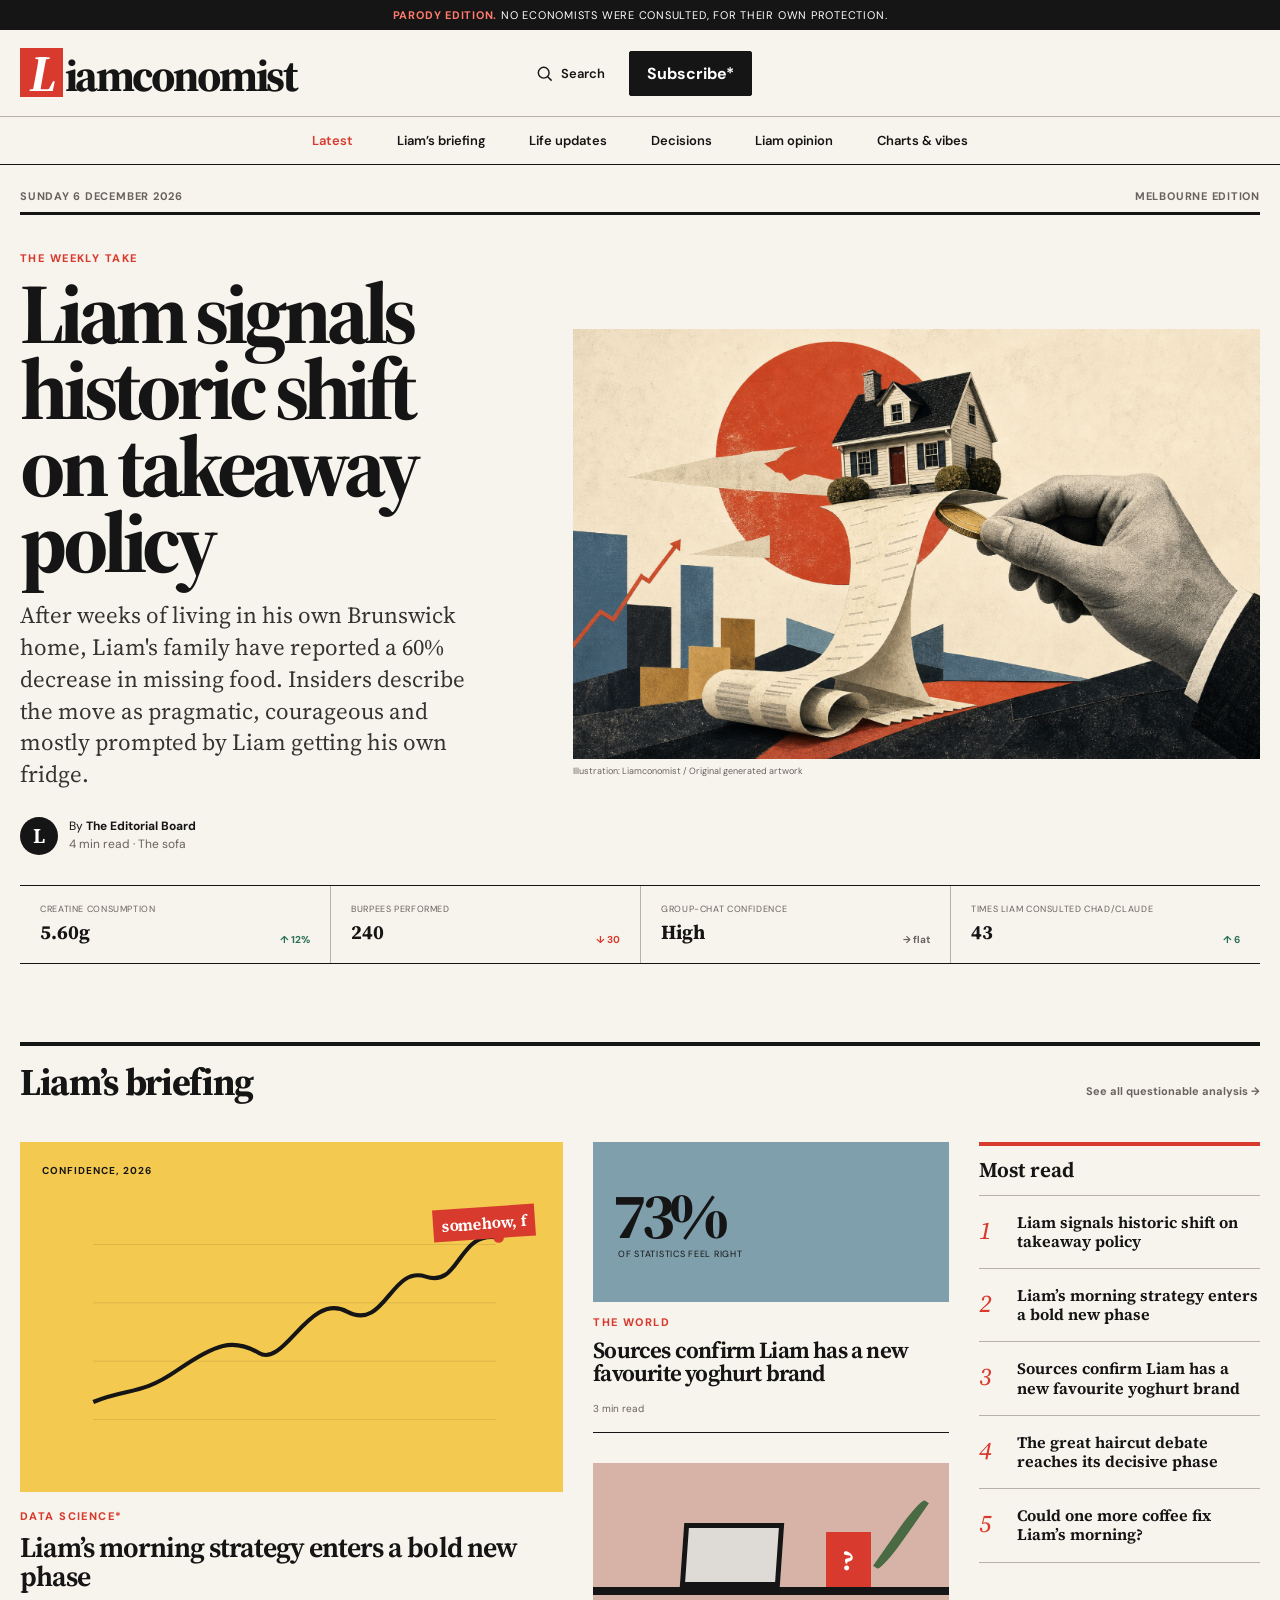
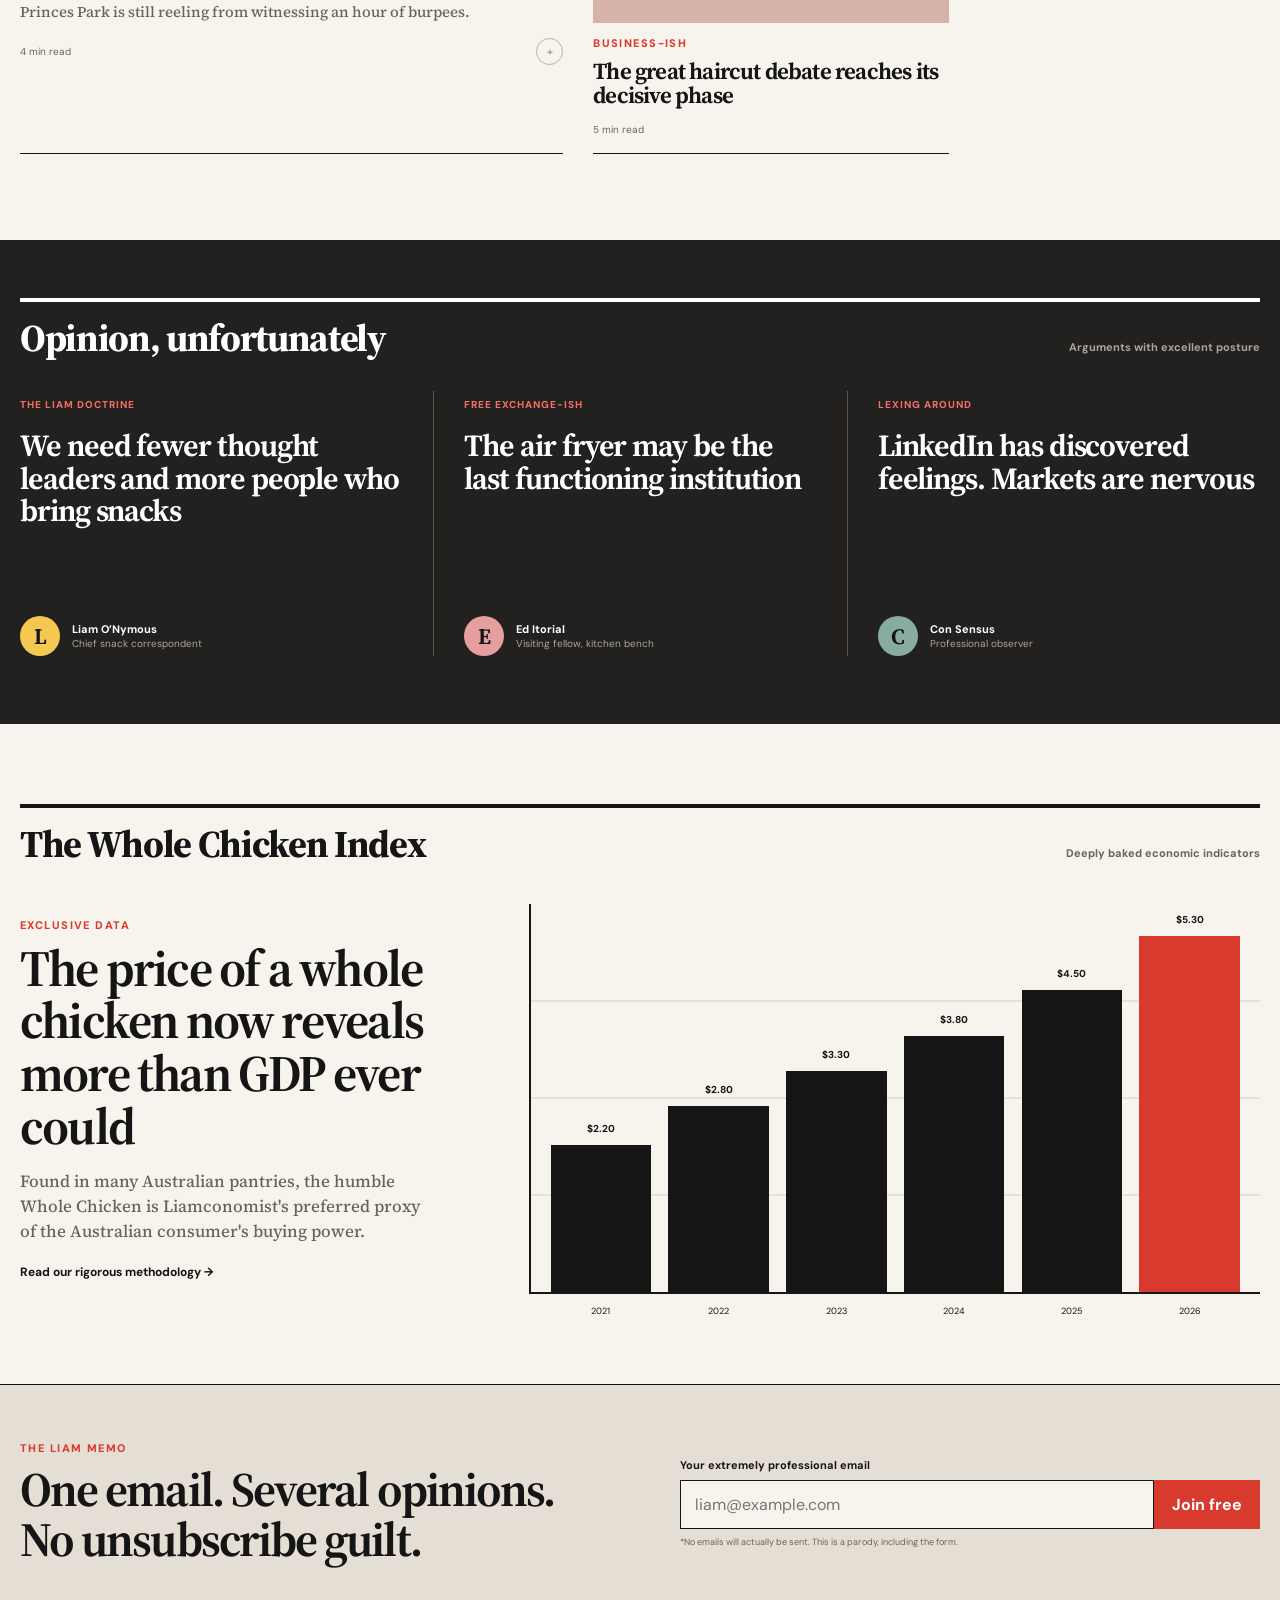
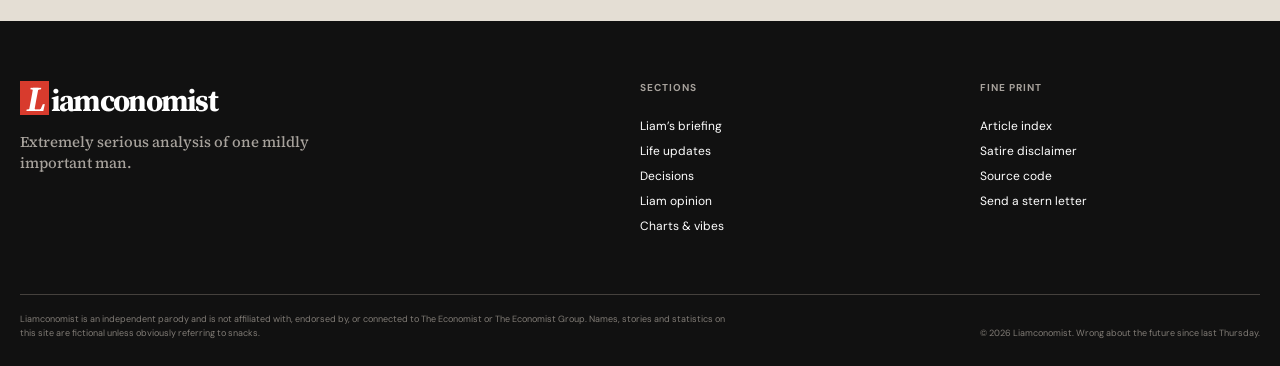
==== index.html @ 5caefde8 "update site" ====
<!doctype html>
<html lang="en">
  <head>
    <meta charset="UTF-8" />
    <meta name="viewport" content="width=device-width, initial-scale=1.0" />
    <meta
      name="description"
      content="Liamconomist — breaking news and extremely serious analysis of Liam's latest decisions. An independent parody publication."
    />
    <meta name="theme-color" content="#f7f3ed" />
    <meta property="og:title" content="Liamconomist" />
    <meta
      property="og:description"
      content="Extremely serious analysis of one mildly important man."
    />
    <meta property="og:type" content="website" />
    <title>Liamconomist | Go beyond the curls</title>
    <link rel="preconnect" href="https://fonts.googleapis.com" />
    <link rel="preconnect" href="https://fonts.gstatic.com" crossorigin />
    <link
      href="https://fonts.googleapis.com/css2?family=DM+Sans:wght@400;500;600;700&amp;family=Libre+Franklin:wght@600;700&amp;family=Source+Serif+4:opsz,wght@8..60,500;8..60,650;8..60,750&amp;display=swap"
      rel="stylesheet"
    />
    <link rel="stylesheet" href="styles.css" />
    <script defer src="content/articles.js"></script>
    <script defer src="script.js"></script>
  </head>
  <body>
    <a class="skip-link" href="#main">Skip to stories</a>

    <div class="satire-bar">
      <p><strong>Parody edition.</strong> No economists were consulted, for their own protection.</p>
    </div>

    <header class="site-header">
      <div class="header-actions shell">
        <button class="icon-button menu-button" type="button" aria-expanded="false" aria-controls="site-nav">
          <span class="sr-only">Open menu</span>
          <span aria-hidden="true"></span><span aria-hidden="true"></span><span aria-hidden="true"></span>
        </button>

        <a class="masthead" href="#top" aria-label="Liamconomist home">
          <span>L</span>iamconomist
        </a>

        <div class="header-utilities">
          <button class="search-button" type="button" data-open-search>
            <svg viewBox="0 0 24 24" aria-hidden="true">
              <circle cx="11" cy="11" r="6.8"></circle>
              <path d="m16 16 5 5"></path>
            </svg>
            <span>Search</span>
          </button>
          <button class="button button--dark" type="button" data-open-subscribe>Subscribe*</button>
        </div>
      </div>

      <nav class="section-nav" id="site-nav" aria-label="Main navigation">
        <div class="shell nav-scroll">
          <a class="active" href="#top">Latest</a>
          <a href="briefing.html">Liam’s briefing</a>
          <a href="category.html?category=life-updates">Life updates</a>
          <a href="category.html?category=decisions">Decisions</a>
          <a href="category.html?category=opinion">Liam opinion</a>
          <a href="category.html?category=charts-vibes">Charts &amp; vibes</a>
        </div>
      </nav>
    </header>

    <main id="main">
      <section class="edition shell" id="top" aria-labelledby="edition-title">
        <div class="edition-meta">
          <p id="edition-date">Thursday, July 2nd 2026</p>
          <p>Melbourne edition</p>
        </div>

        <div class="edition-heading">
          <div>
            <p class="eyebrow">The weekly take</p>
            <h1 id="edition-title"><a href="article.html?id=takeaway-policy" data-featured-title>Liam signals historic shift on Friday-night takeaway policy</a></h1>
            <p class="standfirst" data-featured-summary></p>
            <div class="byline-row">
              <span class="author-mark" aria-hidden="true">L</span>
              <p>By <strong data-featured-author>The Editorial Board</strong><br /><span data-featured-meta></span></p>
            </div>
          </div>

          <figure class="hero-art">
            <img
              src="assets/cost-of-living-collage.png"
              data-featured-image
              alt="A paper-cut collage of a tiny house balanced on a giant grocery receipt"
            />
            <figcaption data-featured-caption>Illustration: Liamconomist / Original artwork</figcaption>
          </figure>
        </div>

        <div class="ticker" aria-label="This week's highly scientific indicators">
          <p><span>Creatine consumption</span><strong>5.60g</strong><em class="up">↑ 12%</em></p>
          <p><span>Burpees performed</span><strong>240</strong><em class="down">↓ 30</em></p>
          <p><span>Group-chat confidence</span><strong>High</strong><em class="flat">→ flat</em></p>
          <p><span>Times Liam consulted Chad/Claude</span><strong>43</strong><em class="up">↑ 6</em></p>
        </div>
      </section>

      <section class="story-grid shell" id="briefing" aria-labelledby="briefing-title">
        <div class="section-rule">
          <h2 id="briefing-title">Liam’s briefing</h2>
          <a href="articles.html">See all questionable analysis <span aria-hidden="true">→</span></a>
        </div>

        <article class="lead-card card">
          <div class="lead-card__art chart-art" role="img" aria-label="A line chart rising sharply before wandering off the graph">
            <div class="chart-label">CONFIDENCE, 2026</div>
            <svg viewBox="0 0 800 480" aria-hidden="true">
              <path class="gridline" d="M60 90H750M60 190H750M60 290H750M60 390H750"></path>
              <path class="chart-line" d="M60 360 C120 335 140 350 205 305 S300 250 344 276 S430 170 495 205 S570 125 630 145 S684 65 755 78"></path>
              <circle cx="755" cy="78" r="9"></circle>
            </svg>
            <span class="chart-note">somehow, f</span>
          </div>
          <div class="card-copy">
            <p class="kicker">Data science*</p>
              <h3><a href="article.html?id=weekend-strategy" data-story-title="1">Liam’s weekend strategy enters a bold new phase</a></h3>
            <p data-story-summary="1"></p>
            <div class="story-meta"><span>4 min read</span><button class="save-button" aria-label="Save consumer confidence story">＋</button></div>
          </div>
        </article>

        <div class="stacked-stories">
          <article class="compact-card card" id="world">
            <div class="number-art" aria-hidden="true"><span>73%</span><small>of statistics feel right</small></div>
            <div class="card-copy">
              <p class="kicker">The world</p>
              <h3><a href="article.html?id=yoghurt-ranking" data-story-title="2">Sources confirm Liam has a new favourite yoghurt brand</a></h3>
              <p class="story-meta"><span>3 min read</span></p>
            </div>
          </article>

          <article class="compact-card card" id="business">
            <div class="mini-illustration desk-art" aria-hidden="true">
              <span class="laptop"></span><span class="mug">?</span><span class="plant"></span>
            </div>
            <div class="card-copy">
              <p class="kicker">Business-ish</p>
              <h3><a href="article.html?id=haircut-debate" data-story-title="3">The great haircut debate reaches its decisive phase</a></h3>
              <p class="story-meta"><span>5 min read</span></p>
            </div>
          </article>
        </div>

        <aside class="most-read" aria-labelledby="most-read-title">
          <h2 id="most-read-title">Most read</h2>
          <ol>
            <li><span>1</span><a href="article.html?id=coffee-doctrine" data-most-read="0">Could one more coffee fix Liam’s morning?</a></li>
            <li><span>2</span><a href="article.html?id=takeaway-policy" data-most-read="1">Takeaway policy changes</a></li>
            <li><span>3</span><a href="article.html?id=weekend-strategy" data-most-read="2">The weekend strategy</a></li>
            <li><span>4</span><a href="article.html?id=yoghurt-ranking" data-most-read="3">The yoghurt ranking</a></li>
            <li><span>5</span><a href="article.html?id=haircut-debate" data-most-read="4">The haircut debate</a></li>
          </ol>
        </aside>
      </section>

      <section class="opinion-band" id="culture" aria-labelledby="opinion-title">
        <div class="shell">
          <div class="section-rule section-rule--light">
            <h2 id="opinion-title">Opinion, unfortunately</h2>
            <span>Arguments with excellent posture</span>
          </div>
          <div class="opinion-grid">
            <article>
              <p class="columnist">The Liam doctrine</p>
              <h3><a href="article.html?id=weekend-strategy">We need fewer thought leaders and more people who bring snacks</a></h3>
              <div class="columnist-row"><span class="avatar avatar--one">L</span><p><strong>Liam O’Nymous</strong><br />Chief snack correspondent</p></div>
            </article>
            <article>
              <p class="columnist">Free exchange-ish</p>
              <h3><a href="article.html?id=takeaway-policy">The air fryer may be the last functioning institution</a></h3>
              <div class="columnist-row"><span class="avatar avatar--two">E</span><p><strong>Ed Itorial</strong><br />Visiting fellow, kitchen bench</p></div>
            </article>
            <article>
              <p class="columnist">Lexing around</p>
              <h3><a href="article.html?id=haircut-debate">LinkedIn has discovered feelings. Markets are nervous</a></h3>
              <div class="columnist-row"><span class="avatar avatar--three">C</span><p><strong>Con Sensus</strong><br />Professional observer</p></div>
            </article>
          </div>
        </div>
      </section>

      <section class="data-section shell" id="charts" aria-labelledby="chart-title">
        <div class="section-rule">
          <h2 id="chart-title">The Whole Chicken Index</h2>
          <span>Deeply baked economic indicators</span>
        </div>
        <div class="data-layout">
          <div class="data-copy">
            <p class="eyebrow">Exclusive data</p>
            <h3>The price of a whole chicken now reveals more than GDP ever could</h3>
            <p>
              Found in many Australian pantries, the humble Whole Chicken is Liamconomist's preferred proxy of the Australian consumer's buying power.
            </p>
            <a class="text-link" href="article.html?id=bone-broth">Read our rigorous methodology →</a>
          </div>
          <div class="bar-chart" role="img" aria-label="Lamington prices rising from 2021 to 2026">
            <div class="bar" style="--value: 38%"><span>$2.20</span><small>2021</small></div>
            <div class="bar" style="--value: 48%"><span>$2.80</span><small>2022</small></div>
            <div class="bar" style="--value: 57%"><span>$3.30</span><small>2023</small></div>
            <div class="bar" style="--value: 66%"><span>$3.80</span><small>2024</small></div>
            <div class="bar" style="--value: 78%"><span>$4.50</span><small>2025</small></div>
            <div class="bar bar--hot" style="--value: 92%"><span>$5.30</span><small>2026</small></div>
          </div>
        </div>
      </section>

      <section class="newsletter">
        <div class="newsletter__inner shell">
          <div>
            <p class="eyebrow">The Liam memo</p>
            <h2>One email. Several opinions.<br />No unsubscribe guilt.</h2>
          </div>
          <form class="newsletter-form" id="newsletter-form">
            <label for="email">Your extremely professional email</label>
            <div>
              <input id="email" name="email" type="email" autocomplete="email" placeholder="liam@example.com" required />
              <button class="button button--red" type="submit">Join free</button>
            </div>
            <p>*No emails will actually be sent. This is a parody, including the form.</p>
          </form>
        </div>
      </section>
    </main>

    <footer class="site-footer">
      <div class="shell footer-grid">
        <div>
          <a class="masthead masthead--footer" href="#top"><span>L</span>iamconomist</a>
          <p>Extremely serious analysis of one mildly important man.</p>
        </div>
        <div>
          <h2>Sections</h2>
          <a href="briefing.html">Liam’s briefing</a><a href="category.html?category=life-updates">Life updates</a><a href="category.html?category=decisions">Decisions</a><a href="category.html?category=opinion">Liam opinion</a><a href="category.html?category=charts-vibes">Charts &amp; vibes</a>
        </div>
        <div>
          <h2>Fine print</h2>
          <a href="articles.html">Article index</a><a href="#disclaimer">Satire disclaimer</a><a href="https://github.com/" rel="noreferrer">Source code</a><a href="mailto:editor@liamconomist.example">Send a stern letter</a>
        </div>
      </div>
      <div class="legal shell" id="disclaimer">
        <p>
          Liamconomist is an independent parody and is not affiliated with, endorsed by, or connected to
          The Economist or The Economist Group. Names, stories and statistics on this site are fictional
          unless obviously referring to snacks.
        </p>
        <p>© <span id="year">2026</span> Liamconomist. Wrong about the future since last Thursday.</p>
      </div>
    </footer>

    <dialog class="modal" id="subscribe-modal">
      <button class="modal__close" type="button" aria-label="Close subscription modal">×</button>
      <p class="eyebrow">A financially reckless offer</p>
      <h2>Subscribe for $0.00</h2>
      <p>Get full access to every article we have not written yet.</p>
      <button class="button button--red button--wide" type="button" data-fake-subscribe>Begin free eternity</button>
      <small>*Recurring annually at the exact same price.</small>
    </dialog>

    <dialog class="search-modal" id="search-modal">
      <form method="dialog" class="search-modal__bar">
        <label for="search-input">Search Liamconomist</label>
        <div>
          <input id="search-input" type="search" placeholder="Try “housing”, “coffee” or “vibes”" />
          <button type="button" class="modal__close" aria-label="Close search">×</button>
        </div>
      </form>
      <div class="search-results" id="search-results" aria-live="polite">
        <p>Popular searches: housing, coffee, vibes, lamington</p>
      </div>
    </dialog>

    <div class="toast" role="status" aria-live="polite" aria-atomic="true"></div>
  </body>
</html>
---- styles.css ----
:root {
  --paper: #f7f3ed;
  --ink: #151515;
  --muted: #68635d;
  --line: #b8b1a8;
  --red: #d83b2d;
  --red-dark: #b82d22;
  --yellow: #f3c950;
  --blue: #7f9fad;
  --serif: "Source Serif 4", Georgia, serif;
  --sans: "DM Sans", Arial, sans-serif;
  --display: "Libre Franklin", Arial, sans-serif;
  --shell: min(1240px, calc(100% - 40px));
}

* { box-sizing: border-box; }
html { scroll-behavior: smooth; }
body { margin: 0; color: var(--ink); background: var(--paper); font-family: var(--sans); }
body.modal-open { overflow: hidden; }
a { color: inherit; text-decoration-color: transparent; text-underline-offset: .18em; transition: color .18s ease, text-decoration-color .18s ease; }
a:hover { color: var(--red); text-decoration-color: currentColor; }
button, input { font: inherit; }
button { color: inherit; }
.shell { width: var(--shell); margin-inline: auto; }
.sr-only { position: absolute; width: 1px; height: 1px; padding: 0; margin: -1px; overflow: hidden; clip: rect(0,0,0,0); white-space: nowrap; border: 0; }
.skip-link { position: fixed; top: 8px; left: 8px; z-index: 100; padding: 12px 16px; background: white; transform: translateY(-150%); }
.skip-link:focus { transform: translateY(0); }

.satire-bar { background: var(--ink); color: white; min-height: 30px; display: grid; place-items: center; padding: 5px 20px; text-align: center; }
.satire-bar p { margin: 0; font-size: 11px; letter-spacing: .07em; text-transform: uppercase; }
.satire-bar strong { color: #ff7a6c; }
.site-header { background: var(--paper); border-bottom: 1px solid var(--ink); position: relative; z-index: 20; }
.header-actions { min-height: 86px; display: grid; grid-template-columns: 1fr auto 1fr; align-items: center; }
.masthead { font-family: var(--serif); font-weight: 750; font-size: clamp(27px, 4vw, 45px); letter-spacing: -.055em; line-height: 1; text-decoration: none; }
.masthead:hover { color: var(--ink); text-decoration: none; }
.masthead span { display: inline-grid; place-items: center; width: .83em; height: .96em; margin-right: .04em; background: var(--red); color: white; font-style: italic; font-size: 1.14em; letter-spacing: -.1em; }
.header-utilities { justify-self: end; display: flex; align-items: center; gap: 18px; }
.search-button { display: flex; gap: 7px; align-items: center; border: 0; background: none; cursor: pointer; font-size: 13px; font-weight: 600; }
.search-button svg { width: 19px; fill: none; stroke: currentColor; stroke-width: 1.8; }
.button { border: 1px solid var(--ink); padding: 11px 17px; border-radius: 2px; font-weight: 700; cursor: pointer; transition: transform .15s, background .15s; }
.button:hover { transform: translateY(-1px); }
.button--dark { background: var(--ink); color: white; }
.button--red { background: var(--red); color: white; border-color: var(--red); }
.button--red:hover { background: var(--red-dark); }
.button--wide { width: 100%; }
.icon-button { display: none; width: 42px; height: 42px; border: 0; background: none; padding: 8px; cursor: pointer; }
.icon-button > span:not(.sr-only) { display: block; height: 2px; background: var(--ink); margin: 5px 0; transition: transform .2s, opacity .2s; }
.section-nav { border-top: 1px solid var(--line); }
.nav-scroll { display: flex; align-items: center; justify-content: center; gap: clamp(22px, 3.4vw, 46px); height: 47px; overflow-x: auto; scrollbar-width: none; }
.nav-scroll a { flex: 0 0 auto; font-size: 13px; font-weight: 600; text-decoration: none; }
.nav-scroll a.active { color: var(--red); }

.edition { padding-top: 24px; }
.edition-meta { display: flex; justify-content: space-between; padding-bottom: 9px; border-bottom: 3px solid var(--ink); color: var(--muted); font-size: 11px; font-weight: 700; text-transform: uppercase; letter-spacing: .07em; }
.edition-meta p { margin: 0; }
.edition-heading { display: grid; grid-template-columns: minmax(0, .9fr) minmax(460px, 1.3fr); gap: clamp(35px, 6vw, 90px); align-items: center; padding: 36px 0 30px; }
.eyebrow, .kicker { margin: 0 0 10px; color: var(--red); font-size: 11px; font-weight: 800; text-transform: uppercase; letter-spacing: .13em; }
h1, h2, h3, p { overflow-wrap: break-word; }
h1 { max-width: 650px; margin: 0 0 20px; font-family: var(--serif); font-size: clamp(50px, 6.7vw, 91px); line-height: .89; letter-spacing: -.06em; font-weight: 750; }
h1 a { text-decoration: none; }
.standfirst { max-width: 640px; margin: 0; font-family: var(--serif); font-size: clamp(18px, 2vw, 23px); line-height: 1.38; color: #35322f; }
.byline-row { display: flex; align-items: center; gap: 11px; margin-top: 26px; }
.byline-row p { margin: 0; font-size: 12px; line-height: 1.45; }
.byline-row p span { color: var(--muted); }
.author-mark { width: 38px; height: 38px; border-radius: 50%; display: grid; place-items: center; color: white; background: var(--ink); font: 650 21px var(--serif); }
.hero-art { margin: 0; min-width: 0; }
.hero-art img { display: block; width: 100%; aspect-ratio: 16/10; object-fit: cover; background: #d8c9bb; filter: saturate(.9) contrast(1.02); }
.hero-art figcaption { margin-top: 6px; font-size: 9px; color: var(--muted); }
.ticker { display: grid; grid-template-columns: repeat(4, 1fr); border: solid var(--ink); border-width: 1px 0; }
.ticker p { margin: 0; padding: 17px 20px; border-left: 1px solid var(--line); display: grid; grid-template-columns: 1fr auto; gap: 3px 12px; font-size: 11px; }
.ticker p:first-child { border-left: 0; }
.ticker span { grid-column: 1/-1; color: var(--muted); text-transform: uppercase; font-size: 9px; letter-spacing: .07em; }
.ticker strong { font-family: var(--serif); font-size: 20px; }
.ticker em { align-self: end; font-style: normal; font-size: 10px; font-weight: 700; }
.ticker .down { color: var(--red); }.ticker .up { color: #287053; }.ticker .flat { color: var(--muted); }

.story-grid { display: grid; grid-template-columns: 1.45fr .95fr .75fr; gap: 30px; padding-top: 78px; padding-bottom: 86px; }
.section-rule { grid-column: 1/-1; border-top: 4px solid var(--ink); display: flex; justify-content: space-between; align-items: baseline; padding-top: 10px; margin-bottom: 4px; }
.section-rule h2 { margin: 0; font: 750 clamp(24px, 3vw, 38px) var(--serif); letter-spacing: -.035em; }
.section-rule > a, .section-rule > span { font-size: 11px; font-weight: 700; color: var(--muted); }
.card { border-bottom: 1px solid var(--ink); }
.card-copy { padding: 17px 0; }
.card h3, .data-copy h3 { margin: 0 0 10px; font: 650 clamp(22px, 2.2vw, 33px)/1.03 var(--serif); letter-spacing: -.035em; }
.card h3 a, .opinion-grid h3 a { text-decoration: none; }
.card-copy > p:not(.kicker):not(.story-meta) { margin: 0; color: var(--muted); font: 500 15px/1.45 var(--serif); }
.story-meta { margin: 16px 0 0; display: flex; justify-content: space-between; align-items: center; font-size: 10px; color: var(--muted); }
.save-button { border: 1px solid var(--line); background: transparent; width: 27px; height: 27px; border-radius: 50%; cursor: pointer; line-height: 1; }
.save-button.saved { background: var(--ink); color: white; }
.lead-card__art { height: 350px; background: var(--yellow); padding: 22px; position: relative; overflow: hidden; }
.chart-label { font-size: 10px; font-weight: 700; letter-spacing: .1em; }
.chart-art svg { position: absolute; inset: 50px 20px 20px; width: calc(100% - 40px); height: calc(100% - 70px); }
.gridline { fill: none; stroke: rgba(0,0,0,.17); stroke-width: 1; }
.chart-line { fill: none; stroke: var(--ink); stroke-width: 7; }
.chart-art circle { fill: var(--red); }
.chart-note { position: absolute; top: 65px; right: 28px; padding: 5px 8px; background: var(--red); color: white; transform: rotate(-4deg); font: 650 16px var(--serif); }
.stacked-stories { display: grid; gap: 30px; }
.compact-card .card-copy { padding-top: 13px; }
.compact-card h3 { font-size: 23px; }
.number-art { height: 160px; background: var(--blue); display: flex; flex-direction: column; justify-content: center; padding: 20px; }
.number-art span { font: 750 65px/1 var(--serif); letter-spacing: -.07em; }
.number-art small { margin-left: 5px; text-transform: uppercase; font-size: 9px; letter-spacing: .08em; }
.mini-illustration { height: 160px; background: #d7b2a7; position: relative; overflow: hidden; }
.desk-art::after { content: ""; position: absolute; left: 0; right: 0; bottom: 28px; height: 8px; background: var(--ink); }
.laptop { position: absolute; width: 100px; height: 64px; left: 25%; bottom: 36px; background: #dedbd6; border: 5px solid var(--ink); transform: skew(-4deg); }
.mug { position: absolute; right: 22%; bottom: 36px; width: 45px; height: 55px; display: grid; place-items: center; background: var(--red); color: white; font: 700 28px var(--serif); }
.plant { position: absolute; right: 12%; top: 30px; width: 10px; height: 83px; border-radius: 50% 0; background: #496a43; transform: rotate(35deg); }
.most-read { border-top: 4px solid var(--red); }
.most-read h2 { margin: 9px 0 0; padding-bottom: 11px; border-bottom: 1px solid var(--line); font: 650 21px var(--serif); }
.most-read ol { list-style: none; margin: 0; padding: 0; }
.most-read li { display: grid; grid-template-columns: 28px 1fr; gap: 10px; padding: 17px 0; border-bottom: 1px solid var(--line); }
.most-read li span { color: var(--red); font: italic 500 25px var(--serif); }
.most-read li a { font: 650 16px/1.2 var(--serif); text-decoration: none; }

.opinion-band { background: #22211f; color: white; padding: 58px 0 68px; }
.section-rule--light { border-color: white; margin-bottom: 27px; }
.section-rule--light > span { color: #aaa59e; }
.opinion-grid { display: grid; grid-template-columns: repeat(3, 1fr); }
.opinion-grid article { min-height: 265px; padding: 7px 30px 0; border-left: 1px solid #5a5651; display: flex; flex-direction: column; }
.opinion-grid article:first-child { padding-left: 0; border-left: 0; }
.opinion-grid article:last-child { padding-right: 0; }
.columnist { margin: 0 0 18px; color: #f56f60; font-size: 10px; font-weight: 800; text-transform: uppercase; letter-spacing: .1em; }
.opinion-grid h3 { margin: 0; font: 650 clamp(23px, 2.4vw, 34px)/1.05 var(--serif); letter-spacing: -.035em; }
.opinion-grid h3 a:hover { color: #ff8275; }
.columnist-row { margin-top: auto; display: flex; align-items: center; gap: 12px; }
.columnist-row p { margin: 0; color: #aaa59e; font-size: 10px; line-height: 1.4; }
.columnist-row strong { color: white; font-size: 11px; }
.avatar { width: 40px; height: 40px; display: grid; place-items: center; border-radius: 50%; font: 650 22px var(--serif); color: var(--ink); }
.avatar--one { background: var(--yellow); }.avatar--two { background: #e69f9f; }.avatar--three { background: #88aca2; }

.data-section { padding-top: 80px; padding-bottom: 90px; }
.data-layout { display: grid; grid-template-columns: .85fr 1.45fr; gap: 80px; align-items: stretch; margin-top: 34px; }
.data-copy { padding-right: 20px; align-self: center; }
.data-copy h3 { font-size: clamp(33px, 4vw, 53px); }
.data-copy > p:not(.eyebrow) { color: var(--muted); font: 500 17px/1.45 var(--serif); }
.text-link { font-size: 12px; font-weight: 700; }
.bar-chart { height: 390px; border: solid var(--ink); border-width: 0 0 2px 2px; display: flex; align-items: end; gap: 2.5%; padding: 0 20px; position: relative; background: linear-gradient(to top, transparent 24.7%, #d8d2cb 25%, transparent 25.3%, transparent 49.7%, #d8d2cb 50%, transparent 50.3%, transparent 74.7%, #d8d2cb 75%, transparent 75.3%); }
.bar { height: var(--value); flex: 1; background: var(--ink); position: relative; min-width: 35px; animation: rise .8s ease both; animation-timeline: view(); animation-range: entry 10% cover 35%; }
.bar--hot { background: var(--red); }
.bar span { position: absolute; left: 50%; transform: translateX(-50%); top: -23px; font-size: 10px; font-weight: 700; }
.bar small { position: absolute; left: 50%; transform: translateX(-50%); bottom: -25px; font-size: 9px; }
@keyframes rise { from { height: 0; } }

.newsletter { background: #e4ded4; border-top: 1px solid var(--ink); padding: 56px 0; }
.newsletter__inner { display: grid; grid-template-columns: 1fr 1fr; gap: 80px; align-items: center; }
.newsletter h2 { margin: 0; font: 650 clamp(31px, 4vw, 48px)/1.04 var(--serif); letter-spacing: -.04em; }
.newsletter-form label { display: block; margin-bottom: 8px; font-size: 11px; font-weight: 700; }
.newsletter-form > div { display: flex; }
.newsletter-form input { min-width: 0; flex: 1; border: 1px solid var(--ink); background: var(--paper); padding: 13px 14px; outline: none; }
.newsletter-form input:focus { box-shadow: inset 0 0 0 2px var(--red); }
.newsletter-form .button { border-radius: 0; }
.newsletter-form p { margin: 7px 0 0; color: var(--muted); font-size: 9px; }

.site-footer { padding: 60px 0 26px; background: #111; color: white; }
.footer-grid { display: grid; grid-template-columns: 2fr 1fr 1fr; gap: 60px; }
.masthead--footer { display: inline-block; font-size: 31px; }
.footer-grid > div:first-child p { max-width: 330px; color: #a7a29c; font: 500 15px var(--serif); }
.footer-grid h2 { margin: 0 0 15px; font-size: 10px; text-transform: uppercase; letter-spacing: .1em; color: #a7a29c; }
.footer-grid > div:not(:first-child) { display: flex; flex-direction: column; gap: 9px; }
.footer-grid a:not(.masthead) { font-size: 12px; text-decoration: none; }
.legal { display: flex; justify-content: space-between; align-items: end; gap: 50px; margin-top: 60px; padding-top: 18px; border-top: 1px solid #45413d; }
.legal p { max-width: 720px; margin: 0; color: #817c76; font-size: 9px; line-height: 1.5; }

.modal, .search-modal { border: 0; padding: 0; color: var(--ink); background: var(--paper); box-shadow: 0 25px 80px rgba(0,0,0,.4); }
.modal::backdrop, .search-modal::backdrop { background: rgba(0,0,0,.72); backdrop-filter: blur(3px); }
.modal { width: min(460px, calc(100% - 32px)); padding: 40px; }
.modal h2 { margin: 0 0 12px; font: 650 42px var(--serif); }
.modal > p:not(.eyebrow) { font: 500 17px var(--serif); }
.modal small { display: block; margin-top: 10px; color: var(--muted); font-size: 9px; }
.modal__close { position: absolute; top: 14px; right: 16px; border: 0; background: none; cursor: pointer; font-size: 30px; line-height: 1; }
.search-modal { width: min(760px, calc(100% - 32px)); min-height: 320px; padding: 32px; margin-top: 12vh; }
.search-modal__bar label { display: block; margin-bottom: 15px; font: 650 25px var(--serif); }
.search-modal__bar > div { position: relative; }
.search-modal input { width: 100%; border: solid var(--ink); border-width: 0 0 2px; background: transparent; padding: 12px 40px 12px 0; font: 500 22px var(--serif); outline: none; }
.search-modal .modal__close { top: 1px; right: 0; }
.search-results { padding-top: 25px; color: var(--muted); font-size: 13px; }
.search-result { display: block; padding: 13px 0; border-top: 1px solid var(--line); text-decoration: none; }
.search-result strong { display: block; color: var(--ink); font: 650 18px var(--serif); }
.toast { position: fixed; left: 50%; bottom: 24px; z-index: 100; max-width: calc(100% - 32px); padding: 12px 18px; background: var(--ink); color: white; font-size: 12px; transform: translate(-50%, 120px); opacity: 0; transition: .25s ease; }
.toast.show { transform: translate(-50%, 0); opacity: 1; }

@media (max-width: 960px) {
  .edition-heading { grid-template-columns: 1fr 1fr; gap: 35px; }
  .story-grid { grid-template-columns: 1.2fr .8fr; }
  .most-read { grid-column: 1/-1; }
  .most-read ol { display: grid; grid-template-columns: 1fr 1fr; column-gap: 30px; }
  .data-layout { gap: 35px; }
}

@media (max-width: 720px) {
  :root { --shell: min(100% - 28px, 600px); }
  .satire-bar p { font-size: 9px; }
  .header-actions { min-height: 69px; grid-template-columns: 42px 1fr auto; }
  .icon-button { display: block; }
  .masthead { justify-self: center; font-size: 28px; }
  .search-button span, .header-utilities .button { display: none; }
  .search-button svg { width: 22px; }
  .section-nav { display: none; position: absolute; width: 100%; background: var(--paper); border-bottom: 1px solid var(--ink); }
  .section-nav.open { display: block; }
  .nav-scroll { height: auto; padding: 15px 14px 22px; align-items: flex-start; flex-direction: column; gap: 15px; }
  .menu-button[aria-expanded="true"] > span:nth-of-type(2) { transform: translateY(7px) rotate(45deg); }
  .menu-button[aria-expanded="true"] > span:nth-of-type(3) { opacity: 0; }
  .menu-button[aria-expanded="true"] > span:nth-of-type(4) { transform: translateY(-7px) rotate(-45deg); }
  .edition { padding-top: 16px; }
  .edition-heading { display: flex; flex-direction: column; align-items: stretch; padding: 26px 0 22px; }
  .edition-heading > div { display: contents; }
  h1 { font-size: clamp(49px, 15vw, 76px); order: 1; }
  .edition-heading .eyebrow { order: 0; }
  .standfirst { order: 3; margin-top: 21px; }
  .byline-row { order: 4; }
  .hero-art { order: 2; margin-top: 4px; }
  .ticker { grid-template-columns: 1fr 1fr; }
  .ticker p { border-bottom: 1px solid var(--line); }
  .ticker p:nth-child(odd) { border-left: 0; }
  .ticker p:nth-child(n+3) { border-bottom: 0; }
  .story-grid { grid-template-columns: 1fr; padding: 60px 0; }
  .section-rule { align-items: end; }
  .section-rule > a, .section-rule > span { max-width: 130px; text-align: right; }
  .lead-card__art { height: 260px; }
  .stacked-stories { grid-template-columns: 1fr 1fr; }
  .most-read { grid-column: auto; }
  .most-read ol { display: block; }
  .opinion-grid { grid-template-columns: 1fr; }
  .opinion-grid article, .opinion-grid article:first-child, .opinion-grid article:last-child { min-height: 0; padding: 24px 0; border: 0; border-top: 1px solid #5a5651; }
  .columnist-row { margin-top: 24px; }
  .data-layout { grid-template-columns: 1fr; gap: 45px; }
  .bar-chart { height: 310px; }
  .newsletter__inner { grid-template-columns: 1fr; gap: 30px; }
  .footer-grid { grid-template-columns: 1fr 1fr; }
  .footer-grid > div:first-child { grid-column: 1/-1; }
  .legal { align-items: start; flex-direction: column; gap: 18px; }
}

@media (max-width: 480px) {
  .edition-meta p:last-child { display: none; }
  .ticker p { padding: 14px 10px; }
  .stacked-stories { grid-template-columns: 1fr; }
  .compact-card { display: grid; grid-template-columns: 125px 1fr; gap: 14px; }
  .number-art, .mini-illustration { height: 140px; }
  .number-art { padding: 10px; }
  .number-art span { font-size: 44px; }
  .compact-card h3 { font-size: 19px; }
  .compact-card .card-copy { padding-top: 0; }
  .footer-grid { gap: 35px 20px; }
  .newsletter-form > div { flex-direction: column; }
  .newsletter-form .button { margin-top: -1px; }
  .modal { padding: 34px 25px; }
}

@media (prefers-reduced-motion: reduce) {
  *, *::before, *::after { scroll-behavior: auto !important; animation: none !important; transition-duration: .01ms !important; }
}

/* Article page */
.article-shell { width: min(860px, calc(100% - 40px)); margin-inline: auto; }
.article-header { padding: 52px 0 34px; border-bottom: 1px solid var(--ink); }
.article-header h1 { max-width: none; font-size: clamp(48px, 7.2vw, 92px); }
.article-deck { max-width: 760px; margin: 0; color: #37332f; font: 500 clamp(20px, 2.3vw, 28px)/1.34 var(--serif); }
.article-meta { display: flex; gap: 12px; align-items: center; margin-top: 25px; font-size: 11px; color: var(--muted); }
.article-hero { width: min(1120px, calc(100% - 40px)); margin: 30px auto 0; }
.article-hero img { display: block; width: 100%; max-height: 680px; object-fit: cover; }
.article-hero video { display: block; width: 100%; max-height: 680px; background: #111; object-fit: contain; }
.article-hero figcaption { margin-top: 6px; color: var(--muted); font-size: 9px; }
.article-body { padding: 45px 0 90px; }
.article-body > p { margin: 0 0 1.25em; font: 500 clamp(18px, 2vw, 21px)/1.62 var(--serif); }
.article-body > p:first-child::first-letter { float: left; margin: .07em .1em 0 0; color: var(--red); font: 750 4.2em/.72 var(--serif); }
.article-body h2 { margin: 1.7em 0 .5em; font: 650 34px/1.08 var(--serif); letter-spacing: -.03em; }
.pull-quote { margin: 45px -80px; padding: 25px 80px; border: solid var(--red); border-width: 4px 0 1px; color: var(--red); font: 650 clamp(29px, 4vw, 46px)/1.05 var(--serif); letter-spacing: -.04em; }
.article-not-found { min-height: 55vh; display: grid; place-items: center; text-align: center; }
@media (max-width: 720px) { .pull-quote { margin-inline: 0; padding-inline: 0; } }

/* Article index */
.index-page { padding: 55px 0 95px; }
.index-page__header { display: grid; grid-template-columns: 1.4fr .6fr; gap: 45px; align-items: end; padding-bottom: 28px; border-bottom: 4px solid var(--ink); }
.index-page__header h1 { max-width: none; margin-bottom: 0; }
.index-page__header .standfirst { justify-self: end; max-width: 430px; }
.index-tools { display: flex; justify-content: space-between; gap: 20px; align-items: center; padding: 22px 0; border-bottom: 1px solid var(--line); }
.index-tools label { font-size: 11px; font-weight: 800; letter-spacing: .08em; text-transform: uppercase; }
.index-tools input { width: min(360px, 55vw); padding: 10px 0; border: solid var(--ink); border-width: 0 0 1px; background: transparent; outline: none; }
.index-tools input:focus { border-color: var(--red); }
.article-index-list { margin: 0; padding: 0; list-style: none; }
.article-index-item { display: grid; grid-template-columns: 145px 1fr auto; gap: 30px; align-items: baseline; padding: 27px 0; border-bottom: 1px solid var(--line); }
.article-index-item time, .article-index-item__meta { color: var(--muted); font-size: 10px; }
.article-index-item h2 { margin: 3px 0 7px; font: 650 clamp(23px, 3vw, 35px)/1.08 var(--serif); letter-spacing: -.035em; }
.article-index-item h2 a { text-decoration: none; }
.article-index-item p { max-width: 720px; margin: 0; color: var(--muted); font: 500 14px/1.45 var(--serif); }
.article-index-empty { padding: 50px 0; color: var(--muted); font: 500 20px var(--serif); }
@media (max-width: 720px) {
  .index-page__header { grid-template-columns: 1fr; }
  .index-page__header .standfirst { justify-self: start; }
  .article-index-item { grid-template-columns: 1fr; gap: 7px; }
  .article-index-item__meta { justify-self: start; }
}

/* Reusable topic/category page */
.topic-page { padding: 34px 0 95px; }
.breadcrumbs { display: flex; gap: 7px; margin: 0 0 35px; color: var(--muted); font-size: 10px; font-weight: 700; }
.breadcrumbs a { text-decoration: none; }
.topic-heading { display: grid; grid-template-columns: 1fr minmax(250px, .46fr); gap: 50px; align-items: end; padding-bottom: 25px; border-bottom: 5px solid var(--ink); }
.topic-heading h1 { max-width: none; margin: 0; font-size: clamp(58px, 8vw, 108px); }
.topic-heading__intro { padding-bottom: 7px; }
.topic-heading__intro p { margin: 0; color: var(--muted); font: 500 17px/1.45 var(--serif); }
.topic-heading__count { display: block; margin-top: 15px; color: var(--ink); font: 700 10px var(--sans); text-transform: uppercase; letter-spacing: .08em; }
.topic-lead { display: grid; grid-template-columns: minmax(0, 1.55fr) minmax(280px, .65fr); gap: 34px; padding: 34px 0 52px; border-bottom: 1px solid var(--ink); }
.topic-lead__main { display: grid; grid-template-columns: 1.15fr .85fr; gap: 25px; }
.topic-visual { min-height: 330px; position: relative; overflow: hidden; display: grid; place-items: center; background: var(--yellow); }
.topic-visual img { width: 100%; height: 100%; object-fit: cover; position: absolute; inset: 0; }
.topic-visual__mark { font: italic 750 clamp(90px, 16vw, 190px)/1 var(--serif); color: rgba(0,0,0,.78); }
.topic-lead__copy { align-self: end; }
.topic-lead__copy h2 { margin: 0 0 13px; font: 650 clamp(31px, 4vw, 49px)/.98 var(--serif); letter-spacing: -.045em; }
.topic-lead__copy h2 a, .topic-side h3 a, .topic-latest h3 a { text-decoration: none; }
.topic-lead__copy > p:not(.kicker), .topic-latest__copy > p { margin: 0; color: var(--muted); font: 500 15px/1.44 var(--serif); }
.topic-story-meta { margin-top: 18px; color: var(--muted); font-size: 9px; }
.topic-side { border-top: 4px solid var(--red); }
.topic-side__label { margin: 9px 0 0; padding-bottom: 9px; border-bottom: 1px solid var(--line); font: 700 10px var(--sans); text-transform: uppercase; letter-spacing: .09em; }
.topic-side article { padding: 18px 0; border-bottom: 1px solid var(--line); }
.topic-side h3 { margin: 0 0 8px; font: 650 21px/1.08 var(--serif); letter-spacing: -.025em; }
.topic-side p { margin: 0; color: var(--muted); font-size: 9px; }
.topic-latest { padding-top: 52px; }
.topic-section-title { margin: 0; padding-bottom: 10px; border-bottom: 4px solid var(--ink); font: 700 clamp(27px, 3vw, 38px) var(--serif); letter-spacing: -.035em; }
.topic-latest article { display: grid; grid-template-columns: 150px 1fr minmax(170px, 260px); gap: 28px; padding: 27px 0; border-bottom: 1px solid var(--line); }
.topic-latest time { color: var(--muted); font-size: 10px; }
.topic-latest h3 { margin: 0 0 8px; font: 650 clamp(23px, 2.7vw, 34px)/1.05 var(--serif); letter-spacing: -.035em; }
.topic-latest__visual { min-height: 135px; position: relative; overflow: hidden; display: grid; place-items: center; background: #d7b2a7; }
.topic-latest__visual img { width: 100%; height: 100%; object-fit: cover; position: absolute; inset: 0; }
.topic-latest__visual span { font: italic 750 68px var(--serif); }
.topic-empty { padding: 70px 0; text-align: center; border-bottom: 1px solid var(--line); }
.topic-empty h2 { margin: 0 0 8px; font: 650 35px var(--serif); }
.topic-empty p { color: var(--muted); }
@media (max-width: 880px) {
  .topic-heading { grid-template-columns: 1fr; gap: 20px; }
  .topic-lead { grid-template-columns: 1fr; }
  .topic-side { display: grid; grid-template-columns: repeat(3, 1fr); gap: 20px; }
  .topic-side__label { grid-column: 1/-1; }
}
@media (max-width: 720px) {
  .topic-heading h1 { font-size: clamp(52px, 16vw, 78px); }
  .topic-lead__main { grid-template-columns: 1fr; }
  .topic-visual { min-height: 260px; }
  .topic-side { grid-template-columns: 1fr; gap: 0; }
  .topic-latest article { grid-template-columns: 1fr; gap: 9px; }
  .topic-latest__visual { order: -1; min-height: 210px; }
}

/* Liam's briefing */
.briefing-page { background: #fbfaf7; }
.briefing-edition-bar { position: sticky; top: 0; z-index: 15; background: #fbfaf7; border-bottom: 8px solid #dedede; }
.briefing-edition-bar::after { content: ""; position: absolute; left: 0; bottom: -8px; width: min(195px, 21vw); height: 8px; background: var(--red); }
.briefing-edition-bar__inner { min-height: 104px; display: grid; grid-template-columns: auto 1px 1fr auto; gap: 28px; align-items: center; }
.briefing-edition-bar h1 { margin: 0; color: var(--red); font: 700 clamp(24px, 3vw, 38px) var(--display); letter-spacing: -.035em; white-space: nowrap; }
.briefing-edition-bar__divider { height: 64px; background: #d3d3d3; }
.briefing-date { margin: 0; font: italic 650 clamp(24px, 3.2vw, 39px) var(--serif); white-space: nowrap; }
.briefing-controls { display: flex; align-items: center; gap: 17px; }
.briefing-controls button { width: 62px; height: 62px; border: 1px solid #bcbcbc; border-radius: 4px; background: #fafafa; cursor: pointer; font-size: 43px; line-height: 1; }
.briefing-controls button:hover:not(:disabled) { border-color: var(--ink); background: white; }
.briefing-controls button:disabled { color: #9b9b9b; cursor: default; }
.briefing-position { min-width: 52px; text-align: center; font-size: 16px; font-weight: 800; }
.briefing-content { width: min(1120px, calc(100% - 40px)); min-height: 55vh; margin-inline: auto; padding-bottom: 100px; }
.briefing-hero { padding: 58px 0 38px; border-bottom: 1px solid #cfcfcf; }
.briefing-hero .eyebrow { margin-bottom: 18px; }
.briefing-hero h2 { max-width: 1080px; margin: 0; font: 750 clamp(44px, 6.1vw, 78px)/1.03 var(--display); letter-spacing: -.055em; }
.briefing-hero__meta { margin: 30px 0 0; color: var(--muted); font-size: 12px; font-weight: 700; }
.briefing-list { margin: 0; padding: 0; list-style: none; }
.briefing-item { padding: 38px 0 42px; border-bottom: 1px solid #d0d0d0; }
.briefing-item p { max-width: 1100px; margin: 0; font: 500 clamp(25px, 3.25vw, 42px)/1.32 var(--serif); letter-spacing: -.025em; }
.briefing-item strong { font-weight: 750; }
.briefing-item strong a { text-decoration-color: var(--ink); text-decoration-thickness: 1px; }
.briefing-item strong a:hover { color: var(--red); text-decoration-color: var(--red); }
.briefing-item__meta { display: flex; flex-wrap: wrap; gap: 7px; margin-top: 17px; color: var(--muted); font-size: 9px; font-weight: 700; text-transform: uppercase; letter-spacing: .06em; }
.briefing-empty { min-height: 50vh; display: grid; place-items: center; text-align: center; }
@media (max-width: 720px) {
  .briefing-edition-bar { position: relative; }
  .briefing-edition-bar__inner { grid-template-columns: 1fr auto; gap: 12px; padding: 17px 0; }
  .briefing-edition-bar__divider { display: none; }
  .briefing-edition-bar h1 { grid-column: 1; }
  .briefing-date { grid-column: 1; font-size: 24px; }
  .briefing-controls { grid-column: 2; grid-row: 1/3; gap: 8px; }
  .briefing-controls button { width: 44px; height: 44px; font-size: 32px; }
  .briefing-position { min-width: 40px; font-size: 12px; }
  .briefing-content { width: min(100% - 28px, 600px); }
  .briefing-hero { padding-top: 42px; }
  .briefing-hero h2 { font-size: clamp(38px, 11.5vw, 56px); }
  .briefing-item { padding: 30px 0 33px; }
  .briefing-item p { font-size: clamp(23px, 7vw, 31px); }
}
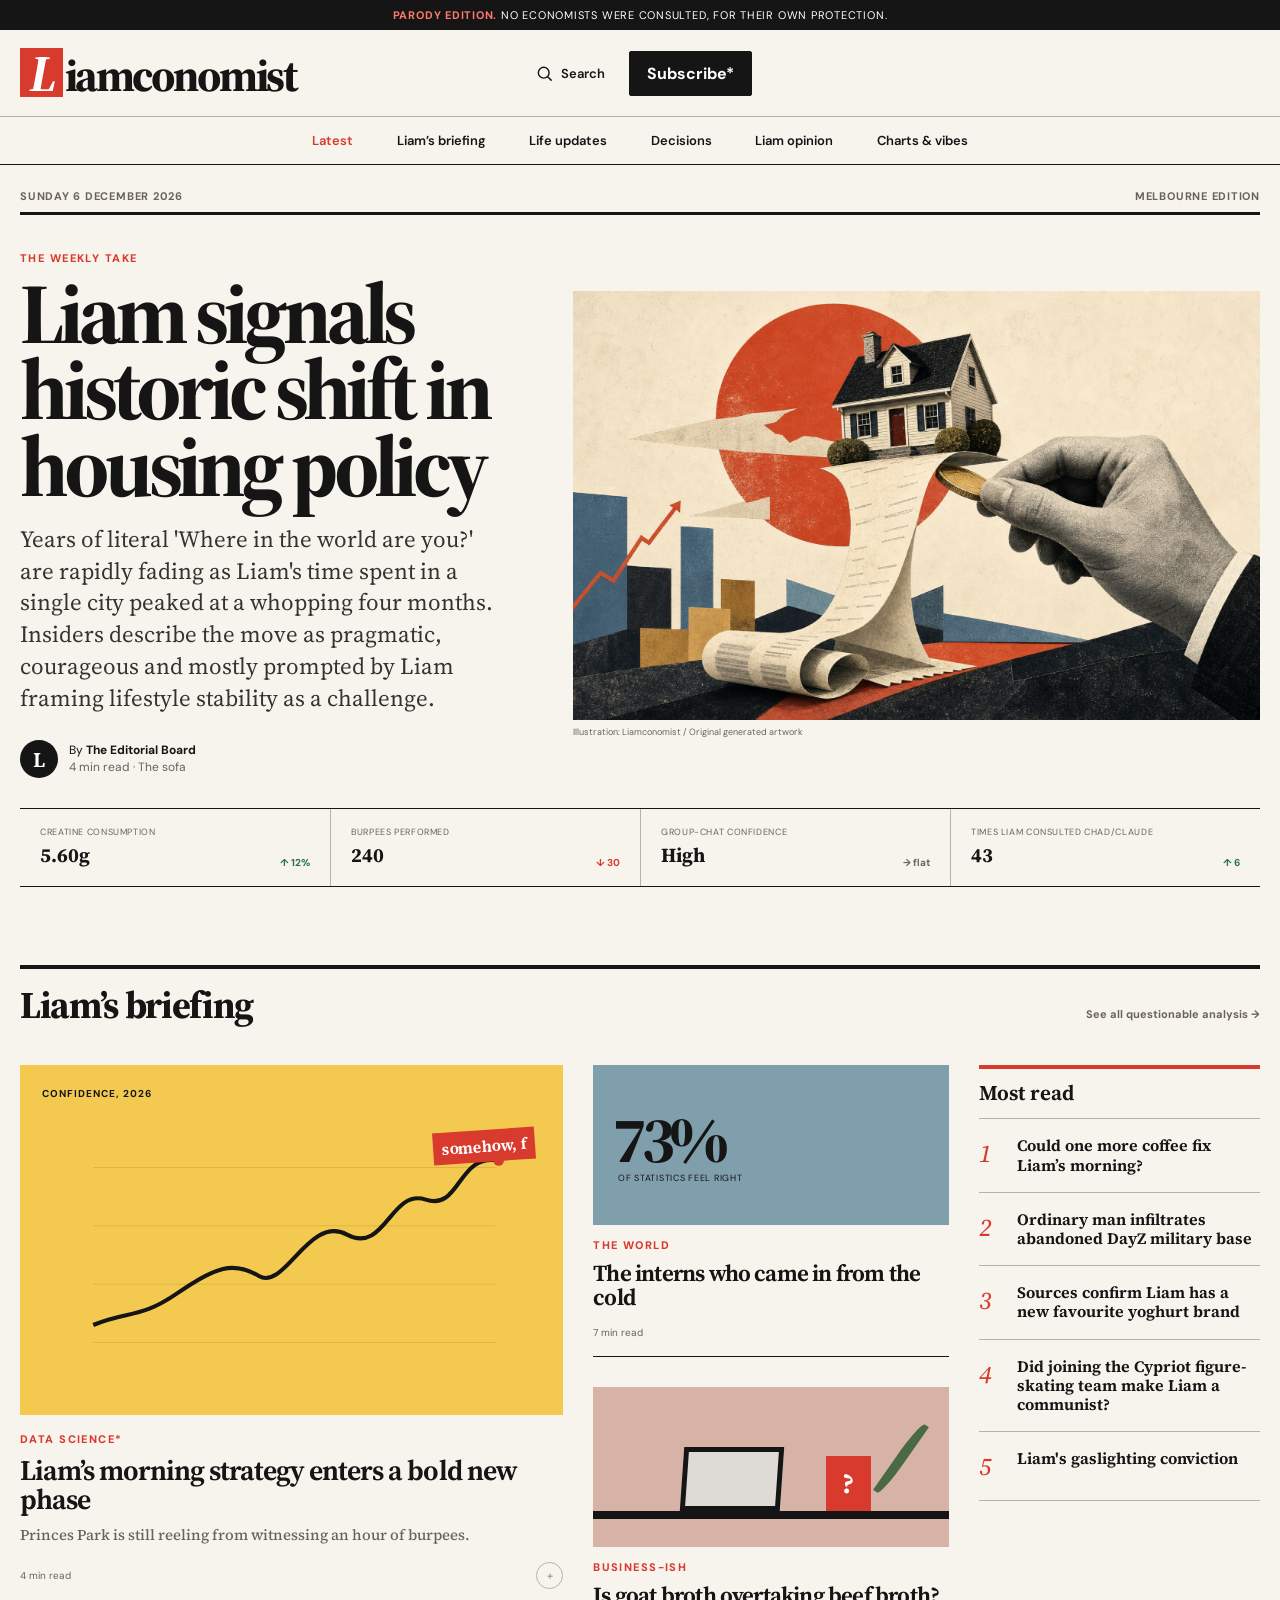
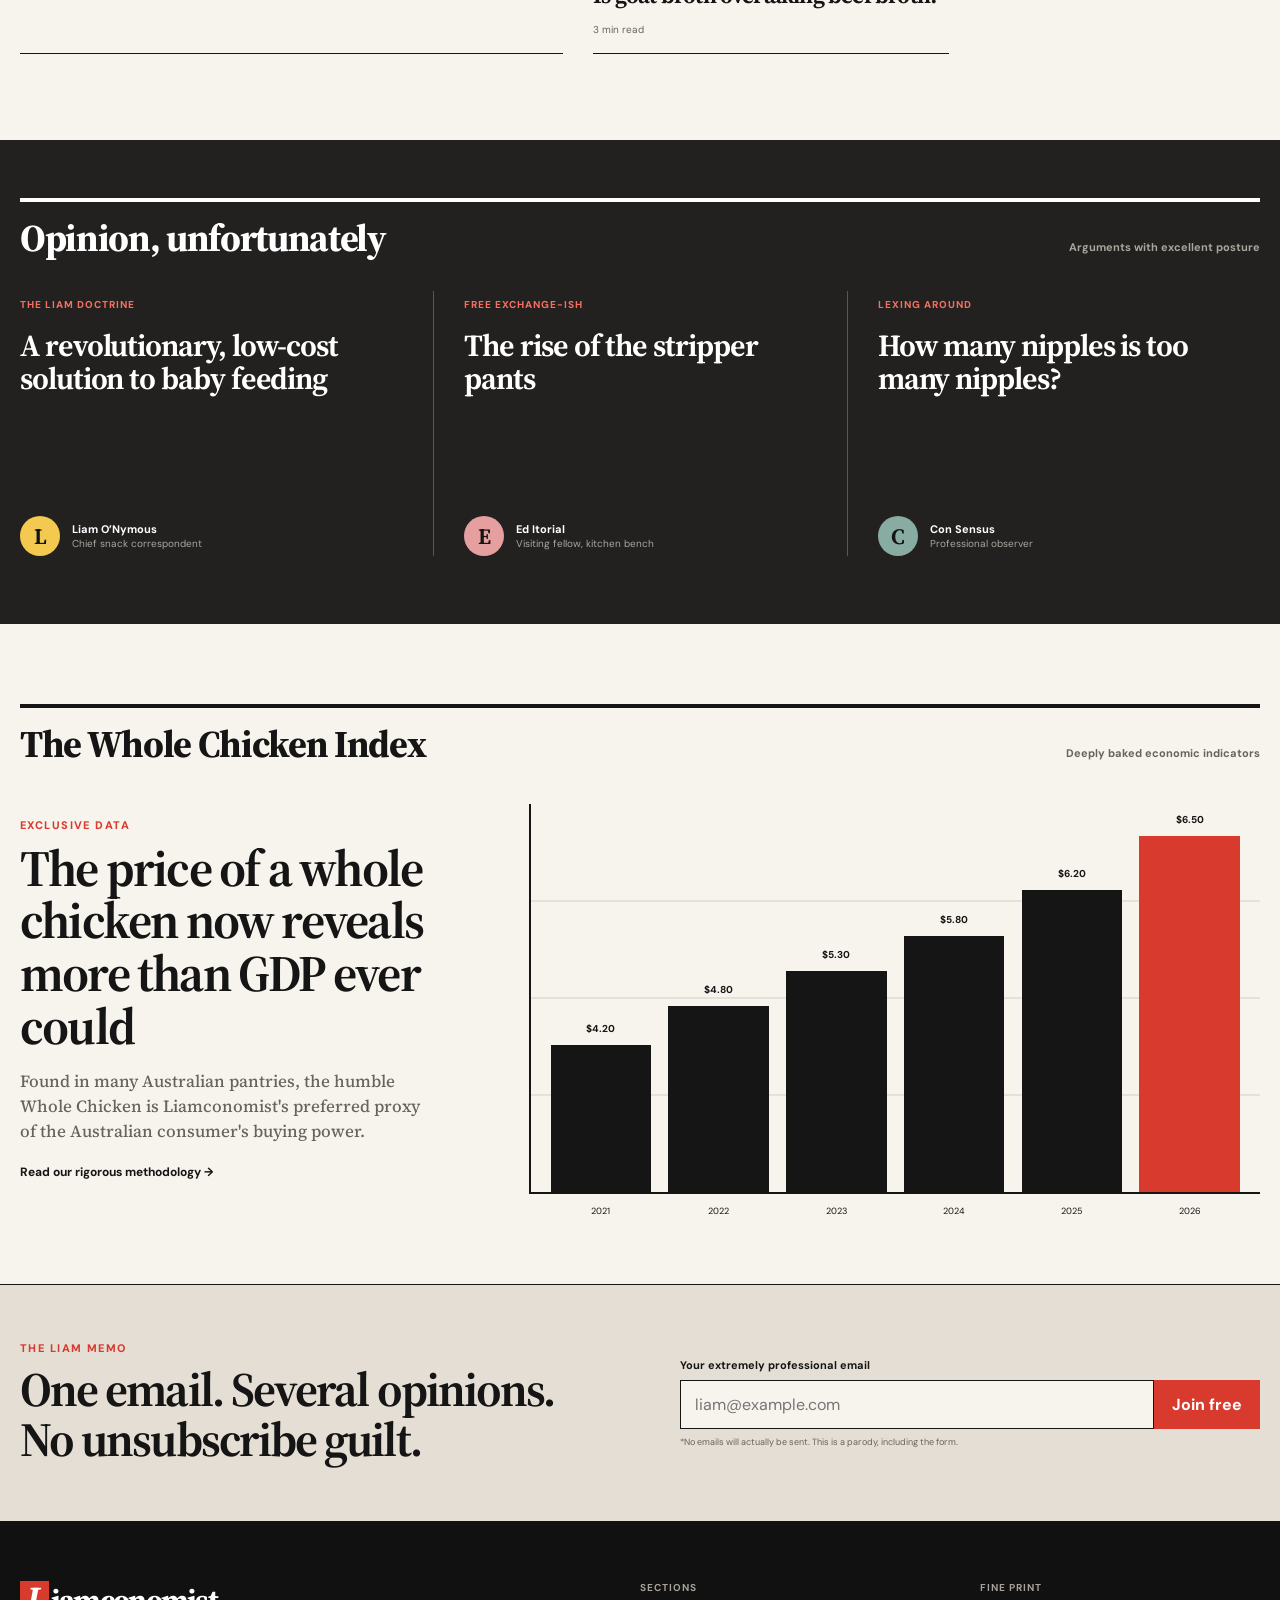
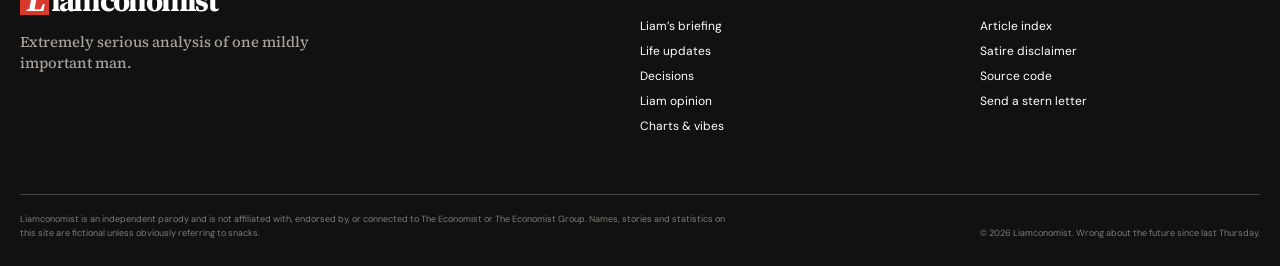
==== commit a59380a2: "update" ====
--- a/index.html
+++ b/index.html
@@ -3,6 +3,7 @@
   <head>
     <meta charset="UTF-8" />
     <meta name="viewport" content="width=device-width, initial-scale=1.0" />
+    <link rel="icon" type="image/svg+xml" href="favicon.svg" />
     <meta
       name="description"
       content="Liamconomist — breaking news and extremely serious analysis of Liam's latest decisions. An independent parody publication."
@@ -121,8 +122,8 @@
           </div>
           <div class="card-copy">
             <p class="kicker">Data science*</p>
-              <h3><a href="article.html?id=weekend-strategy" data-story-title="1">Liam’s weekend strategy enters a bold new phase</a></h3>
-            <p data-story-summary="1"></p>
+              <h3><a href="article.html?id=morning-routine">Liam’s morning strategy enters a bold new phase</a></h3>
+            <p>Princes Park is still reeling from witnessing an hour of burpees.</p>
             <div class="story-meta"><span>4 min read</span><button class="save-button" aria-label="Save consumer confidence story">＋</button></div>
           </div>
         </article>
@@ -132,8 +133,8 @@
             <div class="number-art" aria-hidden="true"><span>73%</span><small>of statistics feel right</small></div>
             <div class="card-copy">
               <p class="kicker">The world</p>
-              <h3><a href="article.html?id=yoghurt-ranking" data-story-title="2">Sources confirm Liam has a new favourite yoghurt brand</a></h3>
-              <p class="story-meta"><span>3 min read</span></p>
+              <h3><a href="article.html?id=spies">The interns who came in from the cold</a></h3>
+              <p class="story-meta"><span>7 min read</span></p>
             </div>
           </article>
 
@@ -143,8 +144,8 @@
             </div>
             <div class="card-copy">
               <p class="kicker">Business-ish</p>
-              <h3><a href="article.html?id=haircut-debate" data-story-title="3">The great haircut debate reaches its decisive phase</a></h3>
-              <p class="story-meta"><span>5 min read</span></p>
+              <h3><a href="article.html?id=bone-broth">Is goat broth overtaking beef broth?</a></h3>
+              <p class="story-meta"><span>3 min read</span></p>
             </div>
           </article>
         </div>
@@ -152,11 +153,11 @@
         <aside class="most-read" aria-labelledby="most-read-title">
           <h2 id="most-read-title">Most read</h2>
           <ol>
-            <li><span>1</span><a href="article.html?id=coffee-doctrine" data-most-read="0">Could one more coffee fix Liam’s morning?</a></li>
-            <li><span>2</span><a href="article.html?id=takeaway-policy" data-most-read="1">Takeaway policy changes</a></li>
-            <li><span>3</span><a href="article.html?id=weekend-strategy" data-most-read="2">The weekend strategy</a></li>
-            <li><span>4</span><a href="article.html?id=yoghurt-ranking" data-most-read="3">The yoghurt ranking</a></li>
-            <li><span>5</span><a href="article.html?id=haircut-debate" data-most-read="4">The haircut debate</a></li>
+            <li><span>1</span><a href="article.html?id=coffee-doctrine">Could one more coffee fix Liam’s morning?</a></li>
+            <li><span>2</span><a href="article.html?id=czech-base">Ordinary man infiltrates abandoned DayZ military base</a></li>
+            <li><span>3</span><a href="article.html?id=yoghurt-ranking">Sources confirm Liam has a new favourite yoghurt brand</a></li>
+            <li><span>4</span><a href="article.html?id=cypriot-iceskate">Did joining the Cypriot figure-skating team make Liam a communist?</a></li>
+            <li><span>5</span><a href="article.html?id=plane-jumping">Liam's gaslighting conviction</a></li>
           </ol>
         </aside>
       </section>
@@ -170,17 +171,17 @@
           <div class="opinion-grid">
             <article>
               <p class="columnist">The Liam doctrine</p>
-              <h3><a href="article.html?id=weekend-strategy">We need fewer thought leaders and more people who bring snacks</a></h3>
+              <h3><a href="article.html?id=skin-removal">A revolutionary, low-cost solution to baby feeding</a></h3>
               <div class="columnist-row"><span class="avatar avatar--one">L</span><p><strong>Liam O’Nymous</strong><br />Chief snack correspondent</p></div>
             </article>
             <article>
               <p class="columnist">Free exchange-ish</p>
-              <h3><a href="article.html?id=takeaway-policy">The air fryer may be the last functioning institution</a></h3>
+              <h3><a href="article.html?id=stripper-pants">The rise of the stripper pants</a></h3>
               <div class="columnist-row"><span class="avatar avatar--two">E</span><p><strong>Ed Itorial</strong><br />Visiting fellow, kitchen bench</p></div>
             </article>
             <article>
               <p class="columnist">Lexing around</p>
-              <h3><a href="article.html?id=haircut-debate">LinkedIn has discovered feelings. Markets are nervous</a></h3>
+              <h3><a href="article.html?id=3-nipples">How many nipples is too many nipples?</a></h3>
               <div class="columnist-row"><span class="avatar avatar--three">C</span><p><strong>Con Sensus</strong><br />Professional observer</p></div>
             </article>
           </div>
@@ -199,15 +200,15 @@
             <p>
               Found in many Australian pantries, the humble Whole Chicken is Liamconomist's preferred proxy of the Australian consumer's buying power.
             </p>
-            <a class="text-link" href="article.html?id=bone-broth">Read our rigorous methodology →</a>
-          </div>
-          <div class="bar-chart" role="img" aria-label="Lamington prices rising from 2021 to 2026">
-            <div class="bar" style="--value: 38%"><span>$2.20</span><small>2021</small></div>
-            <div class="bar" style="--value: 48%"><span>$2.80</span><small>2022</small></div>
-            <div class="bar" style="--value: 57%"><span>$3.30</span><small>2023</small></div>
-            <div class="bar" style="--value: 66%"><span>$3.80</span><small>2024</small></div>
-            <div class="bar" style="--value: 78%"><span>$4.50</span><small>2025</small></div>
-            <div class="bar bar--hot" style="--value: 92%"><span>$5.30</span><small>2026</small></div>
+            <a class="text-link" href="article.html?id=chicken-index">Read our rigorous methodology →</a>
+          </div>
+          <div class="bar-chart" role="img" aria-label="Whole Chicken prices from 2021 to 2026">
+            <div class="bar" style="--value: 38%"><span>$4.20</span><small>2021</small></div>
+            <div class="bar" style="--value: 48%"><span>$4.80</span><small>2022</small></div>
+            <div class="bar" style="--value: 57%"><span>$5.30</span><small>2023</small></div>
+            <div class="bar" style="--value: 66%"><span>$5.80</span><small>2024</small></div>
+            <div class="bar" style="--value: 78%"><span>$6.20</span><small>2025</small></div>
+            <div class="bar bar--hot" style="--value: 92%"><span>$6.50</span><small>2026</small></div>
           </div>
         </div>
       </section>
@@ -242,7 +243,7 @@
         </div>
         <div>
           <h2>Fine print</h2>
-          <a href="articles.html">Article index</a><a href="#disclaimer">Satire disclaimer</a><a href="https://github.com/" rel="noreferrer">Source code</a><a href="mailto:editor@liamconomist.example">Send a stern letter</a>
+          <a href="articles.html">Article index</a><a href="#disclaimer">Satire disclaimer</a><a href="https://github.com/" rel="noreferrer">Source code</a><a href="mailto:liamconomist@gmail.com">Send a stern letter</a>
         </div>
       </div>
       <div class="legal shell" id="disclaimer">
@@ -273,7 +274,7 @@
         </div>
       </form>
       <div class="search-results" id="search-results" aria-live="polite">
-        <p>Popular searches: housing, coffee, vibes, lamington</p>
+        <p>Popular searches: housing, coffee, vibes, creatine</p>
       </div>
     </dialog>
 
--- a/styles.css
+++ b/styles.css
@@ -264,6 +264,8 @@
 .article-body > p { margin: 0 0 1.25em; font: 500 clamp(18px, 2vw, 21px)/1.62 var(--serif); }
 .article-body > p:first-child::first-letter { float: left; margin: .07em .1em 0 0; color: var(--red); font: 750 4.2em/.72 var(--serif); }
 .article-body h2 { margin: 1.7em 0 .5em; font: 650 34px/1.08 var(--serif); letter-spacing: -.03em; }
+.article-inline-image { display: block; width: 100%; height: auto; margin-top: 25px; }
+.article-inline-caption { display: block; margin-top: 6px; color: var(--muted); font: 9px/1.4 var(--sans); }
 .pull-quote { margin: 45px -80px; padding: 25px 80px; border: solid var(--red); border-width: 4px 0 1px; color: var(--red); font: 650 clamp(29px, 4vw, 46px)/1.05 var(--serif); letter-spacing: -.04em; }
 .article-not-found { min-height: 55vh; display: grid; place-items: center; text-align: center; }
 @media (max-width: 720px) { .pull-quote { margin-inline: 0; padding-inline: 0; } }
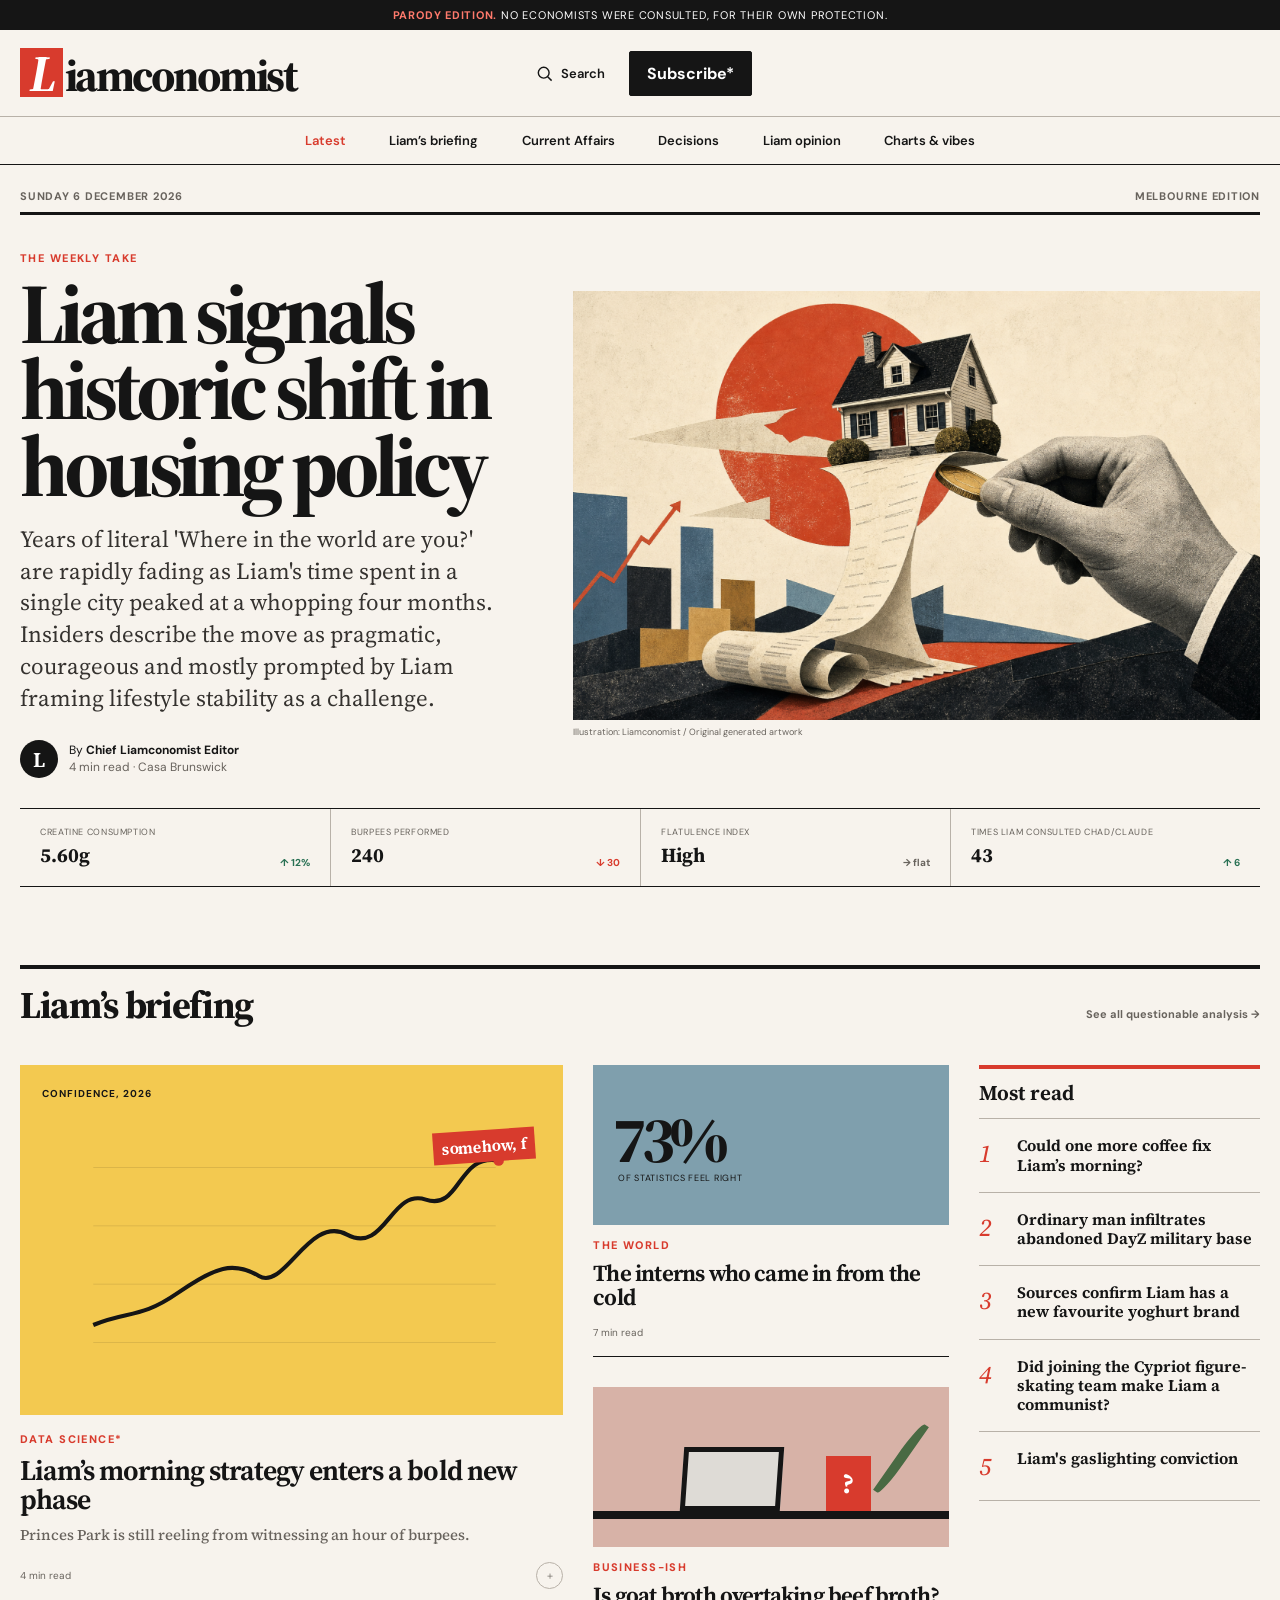
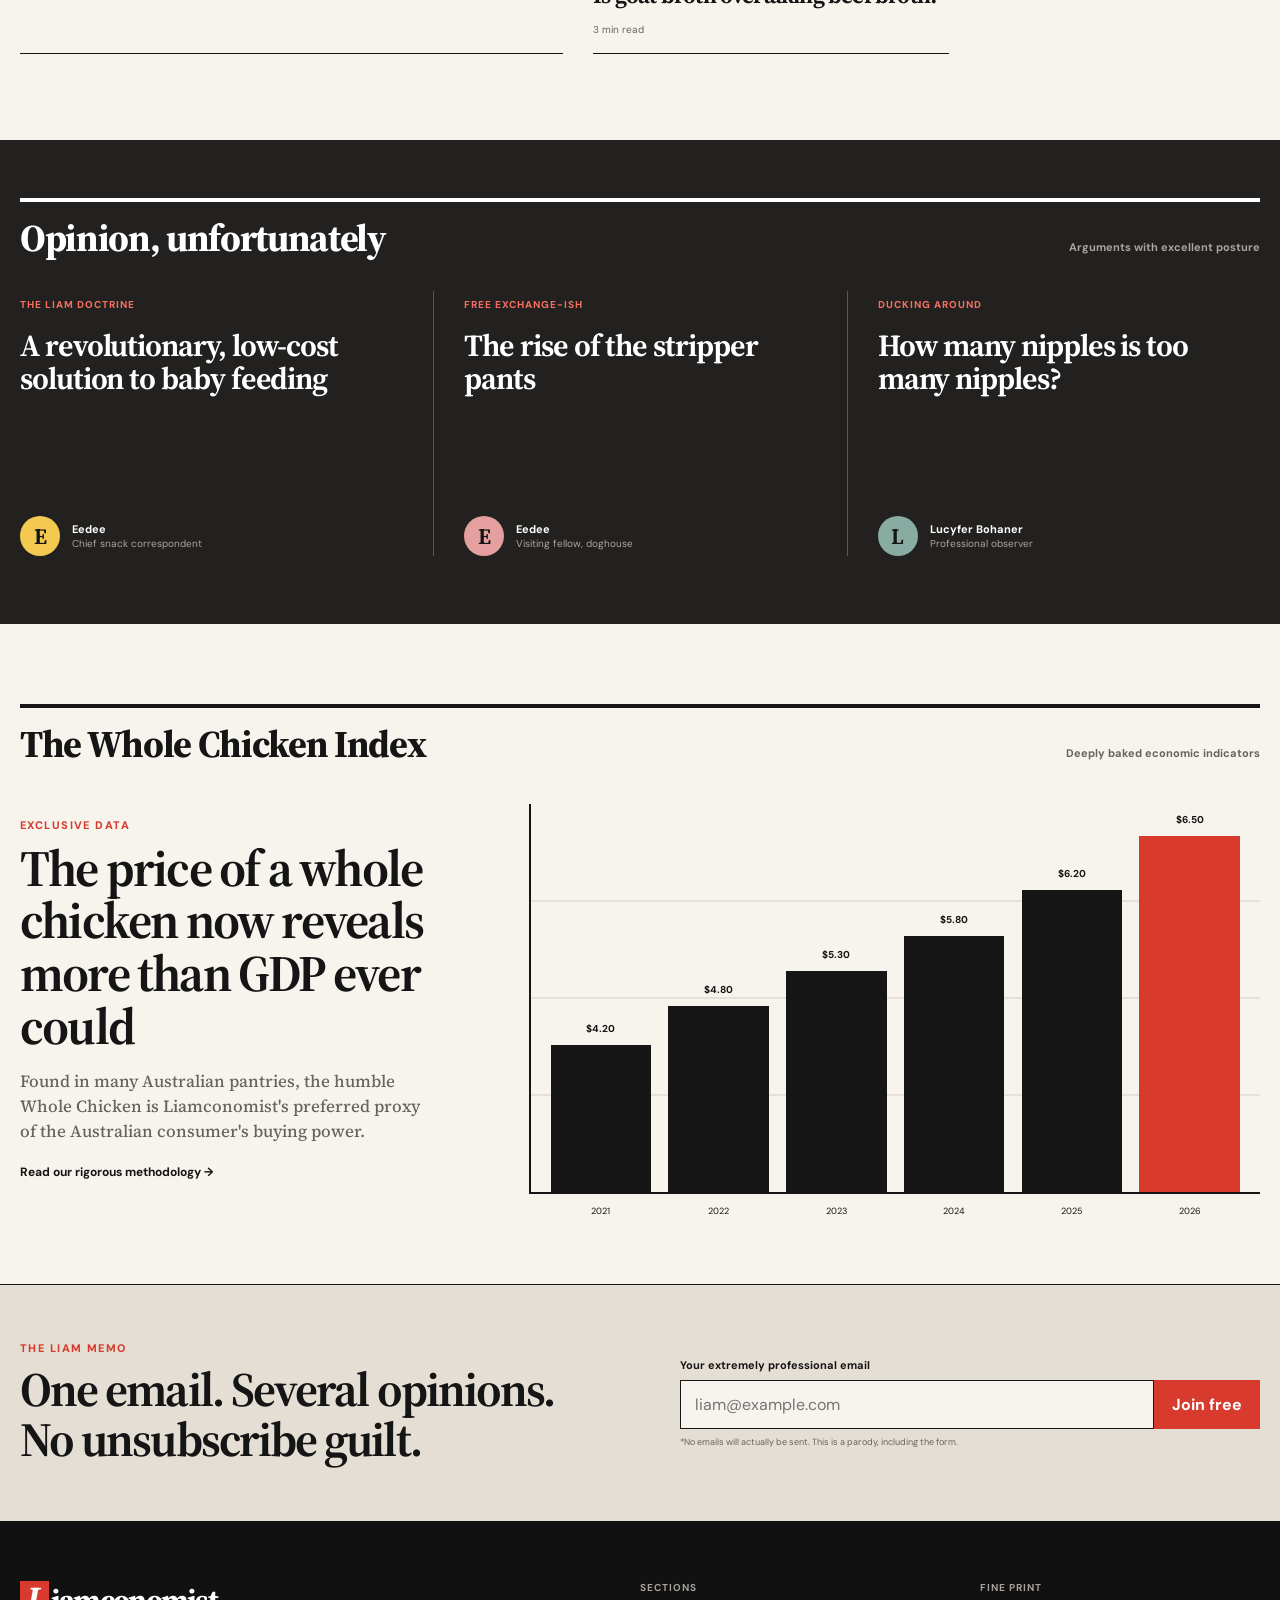
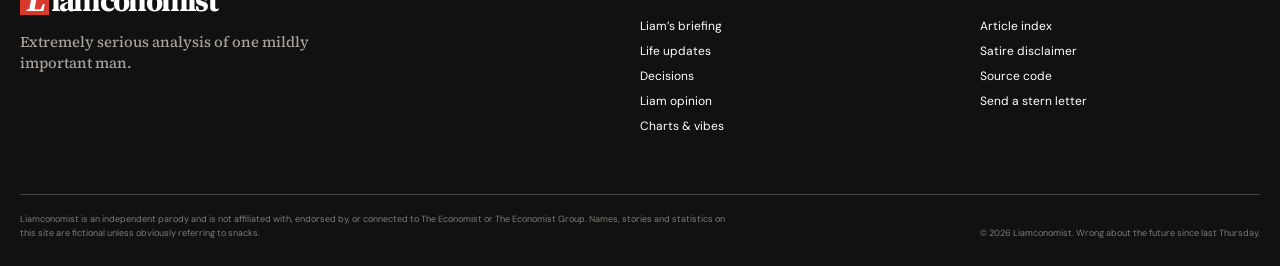
==== commit 4e3ef21e: "minor changes" ====
--- a/index.html
+++ b/index.html
@@ -60,7 +60,7 @@
         <div class="shell nav-scroll">
           <a class="active" href="#top">Latest</a>
           <a href="briefing.html">Liam’s briefing</a>
-          <a href="category.html?category=life-updates">Life updates</a>
+          <a href="category.html?category=current-affairs">Current Affairs</a>
           <a href="category.html?category=decisions">Decisions</a>
           <a href="category.html?category=opinion">Liam opinion</a>
           <a href="category.html?category=charts-vibes">Charts &amp; vibes</a>
@@ -99,7 +99,7 @@
         <div class="ticker" aria-label="This week's highly scientific indicators">
           <p><span>Creatine consumption</span><strong>5.60g</strong><em class="up">↑ 12%</em></p>
           <p><span>Burpees performed</span><strong>240</strong><em class="down">↓ 30</em></p>
-          <p><span>Group-chat confidence</span><strong>High</strong><em class="flat">→ flat</em></p>
+          <p><span>Flatulence Index</span><strong>High</strong><em class="flat">→ flat</em></p>
           <p><span>Times Liam consulted Chad/Claude</span><strong>43</strong><em class="up">↑ 6</em></p>
         </div>
       </section>
@@ -172,17 +172,17 @@
             <article>
               <p class="columnist">The Liam doctrine</p>
               <h3><a href="article.html?id=skin-removal">A revolutionary, low-cost solution to baby feeding</a></h3>
-              <div class="columnist-row"><span class="avatar avatar--one">L</span><p><strong>Liam O’Nymous</strong><br />Chief snack correspondent</p></div>
+              <div class="columnist-row"><span class="avatar avatar--one">E</span><p><strong>Eedee</strong><br />Chief snack correspondent</p></div>
             </article>
             <article>
               <p class="columnist">Free exchange-ish</p>
               <h3><a href="article.html?id=stripper-pants">The rise of the stripper pants</a></h3>
-              <div class="columnist-row"><span class="avatar avatar--two">E</span><p><strong>Ed Itorial</strong><br />Visiting fellow, kitchen bench</p></div>
+              <div class="columnist-row"><span class="avatar avatar--two">E</span><p><strong>Eedee</strong><br />Visiting fellow, doghouse</p></div>
             </article>
             <article>
-              <p class="columnist">Lexing around</p>
+              <p class="columnist">Ducking around</p>
               <h3><a href="article.html?id=3-nipples">How many nipples is too many nipples?</a></h3>
-              <div class="columnist-row"><span class="avatar avatar--three">C</span><p><strong>Con Sensus</strong><br />Professional observer</p></div>
+              <div class="columnist-row"><span class="avatar avatar--three">L</span><p><strong>Lucyfer Bohaner</strong><br />Professional observer</p></div>
             </article>
           </div>
         </div>
@@ -239,7 +239,7 @@
         </div>
         <div>
           <h2>Sections</h2>
-          <a href="briefing.html">Liam’s briefing</a><a href="category.html?category=life-updates">Life updates</a><a href="category.html?category=decisions">Decisions</a><a href="category.html?category=opinion">Liam opinion</a><a href="category.html?category=charts-vibes">Charts &amp; vibes</a>
+          <a href="briefing.html">Liam’s briefing</a><a href="category.html?category=current-affairs">Life updates</a><a href="category.html?category=decisions">Decisions</a><a href="category.html?category=opinion">Liam opinion</a><a href="category.html?category=charts-vibes">Charts &amp; vibes</a>
         </div>
         <div>
           <h2>Fine print</h2>
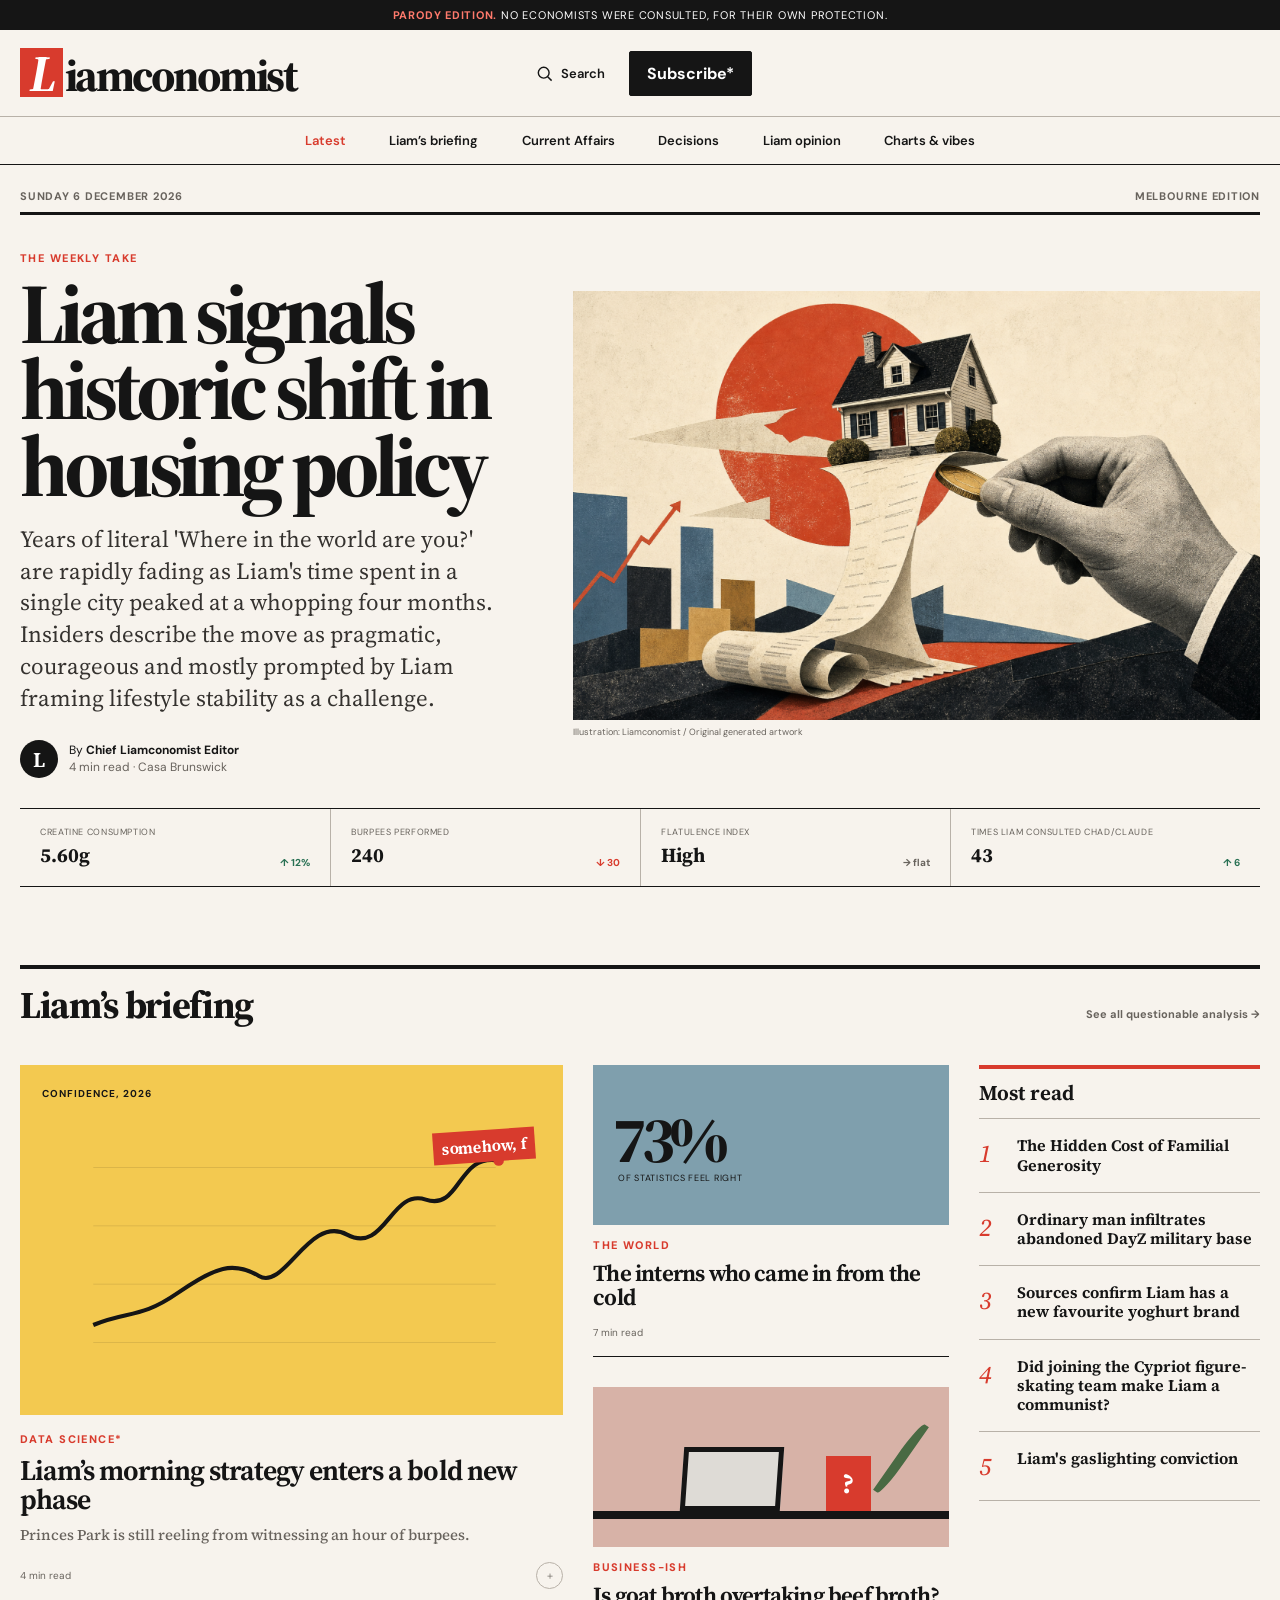
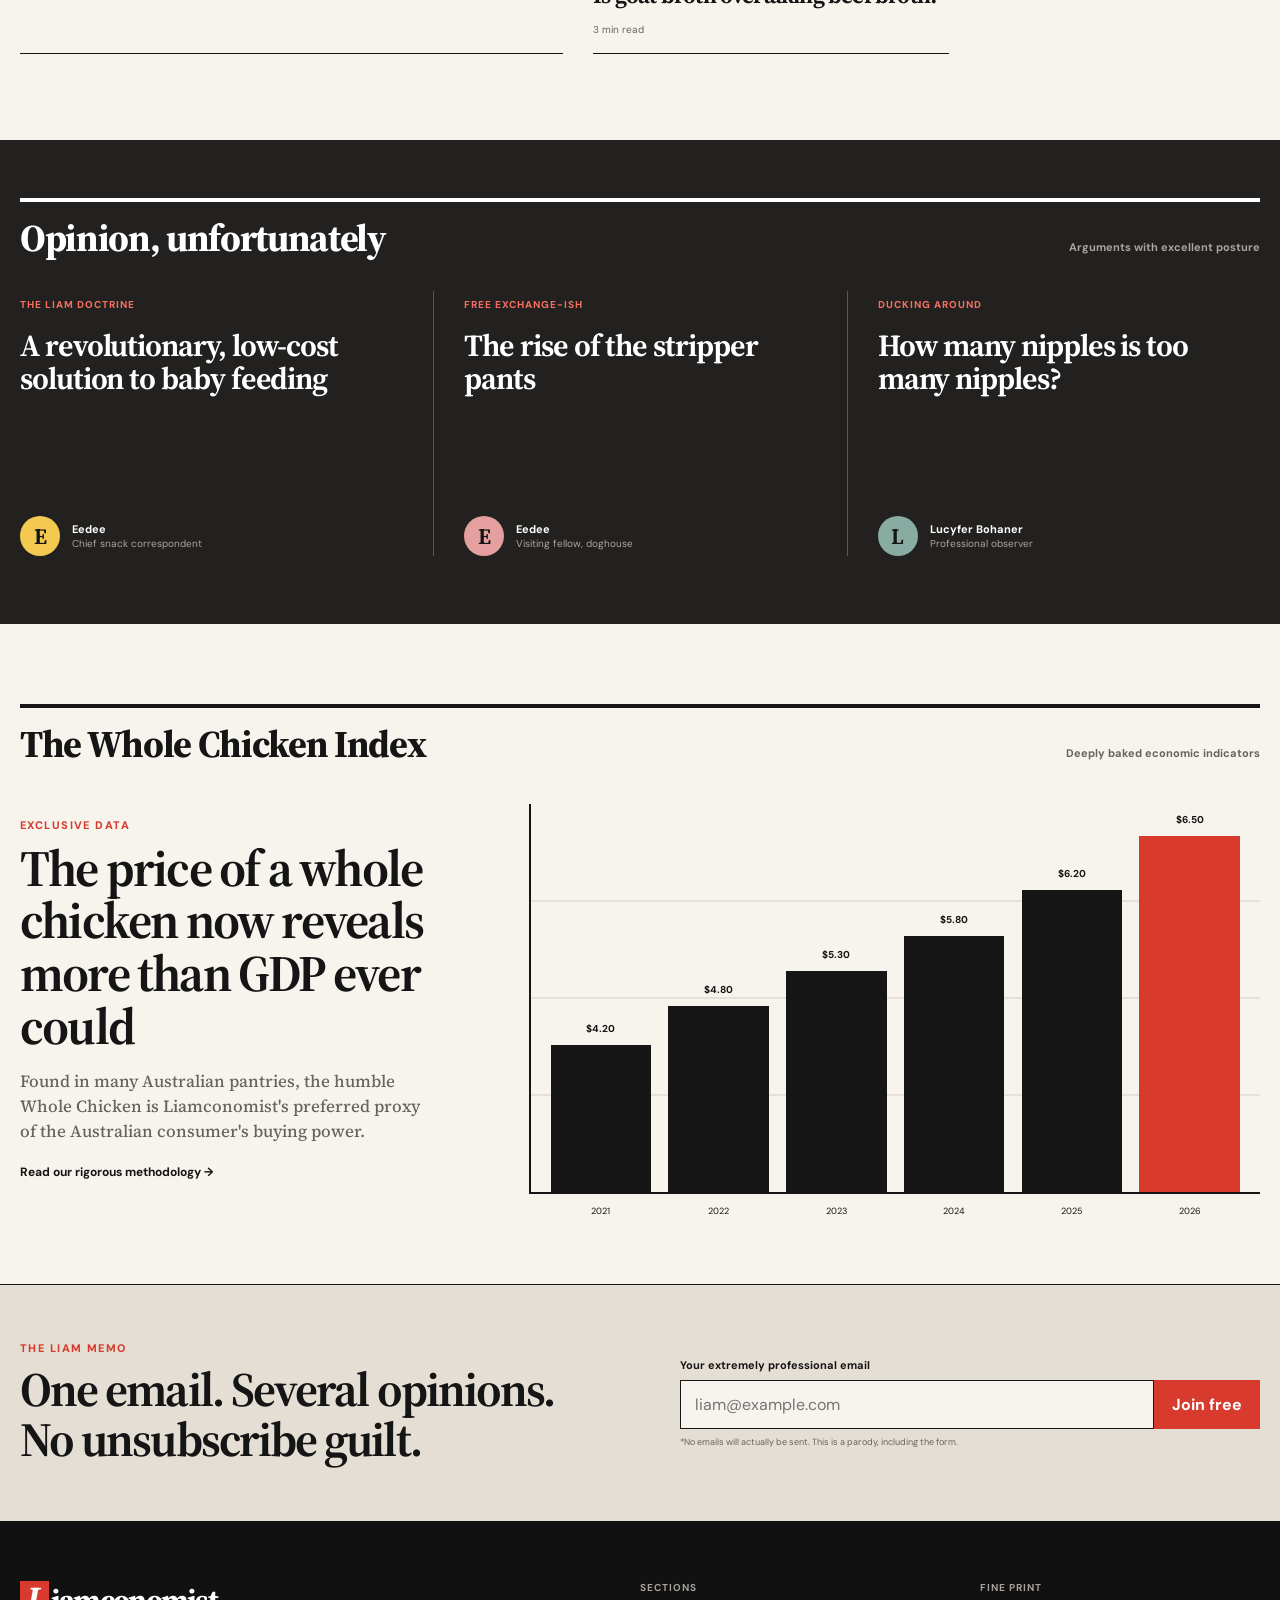
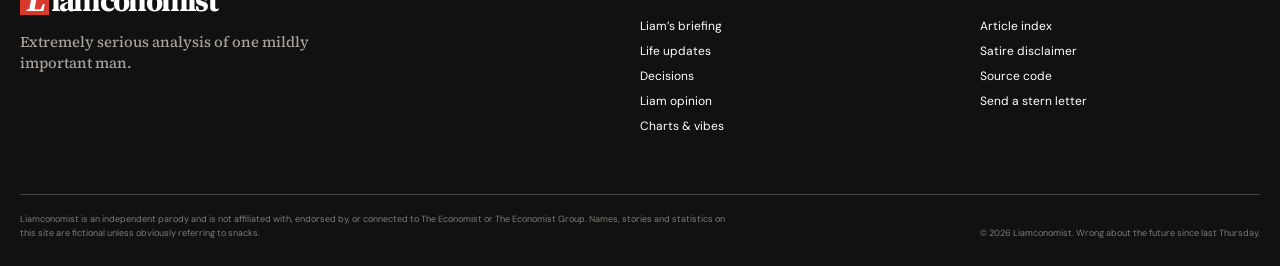
==== commit d2a0a0e5: "article edits" ====
--- a/index.html
+++ b/index.html
@@ -153,7 +153,7 @@
         <aside class="most-read" aria-labelledby="most-read-title">
           <h2 id="most-read-title">Most read</h2>
           <ol>
-            <li><span>1</span><a href="article.html?id=coffee-doctrine">Could one more coffee fix Liam’s morning?</a></li>
+            <li><span>1</span><a href="article.html?id=familial-generosity">The Hidden Cost of Familial Generosity</a></li>
             <li><span>2</span><a href="article.html?id=czech-base">Ordinary man infiltrates abandoned DayZ military base</a></li>
             <li><span>3</span><a href="article.html?id=yoghurt-ranking">Sources confirm Liam has a new favourite yoghurt brand</a></li>
             <li><span>4</span><a href="article.html?id=cypriot-iceskate">Did joining the Cypriot figure-skating team make Liam a communist?</a></li>
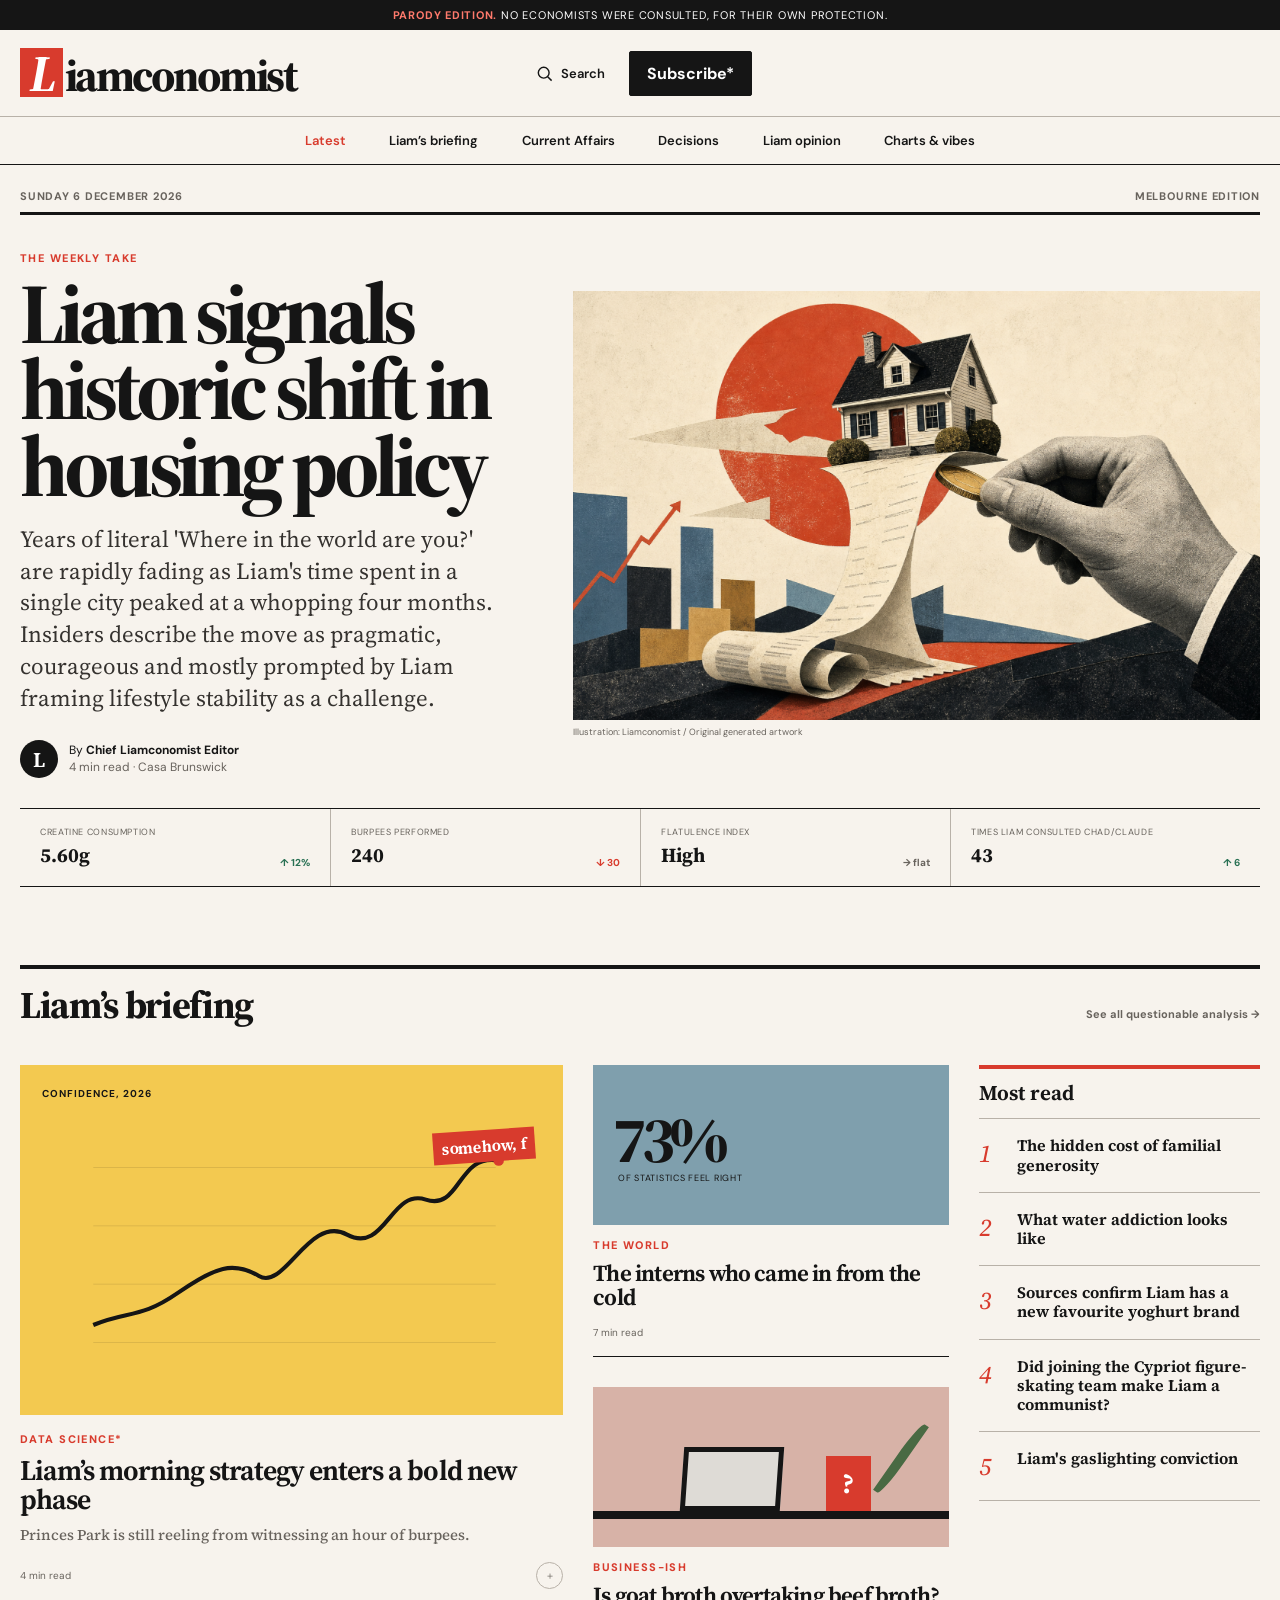
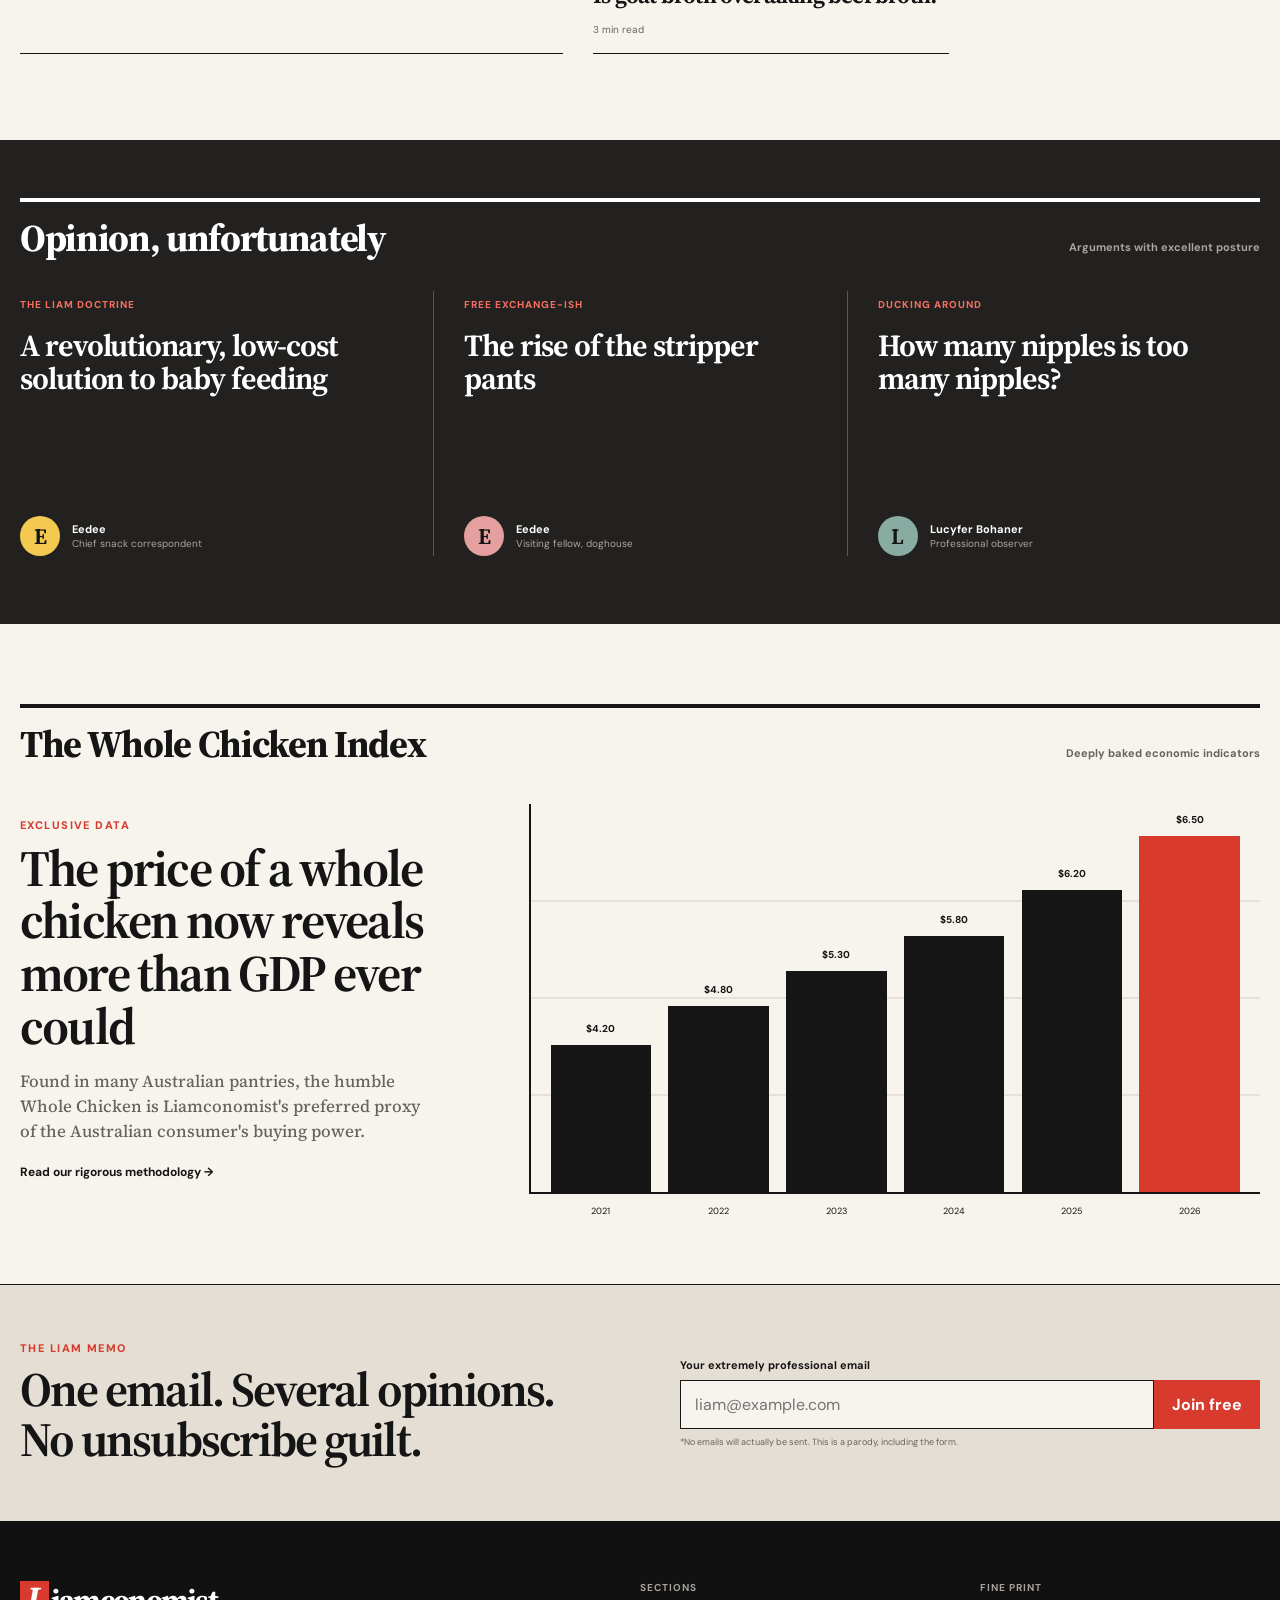
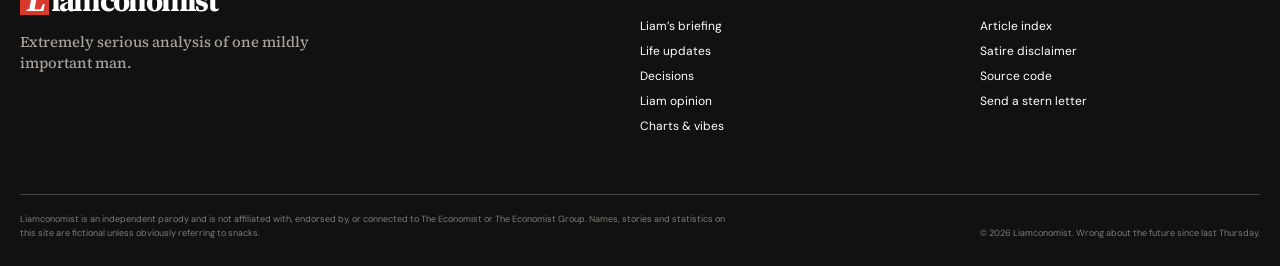
==== commit 792081cc: "added articles" ====
--- a/index.html
+++ b/index.html
@@ -153,8 +153,8 @@
         <aside class="most-read" aria-labelledby="most-read-title">
           <h2 id="most-read-title">Most read</h2>
           <ol>
-            <li><span>1</span><a href="article.html?id=familial-generosity">The Hidden Cost of Familial Generosity</a></li>
-            <li><span>2</span><a href="article.html?id=czech-base">Ordinary man infiltrates abandoned DayZ military base</a></li>
+            <li><span>1</span><a href="article.html?id=familial-generosity">The hidden cost of familial generosity</a></li>
+            <li><span>2</span><a href="article.html?id=water-addiction">What water addiction looks like</a></li>
             <li><span>3</span><a href="article.html?id=yoghurt-ranking">Sources confirm Liam has a new favourite yoghurt brand</a></li>
             <li><span>4</span><a href="article.html?id=cypriot-iceskate">Did joining the Cypriot figure-skating team make Liam a communist?</a></li>
             <li><span>5</span><a href="article.html?id=plane-jumping">Liam's gaslighting conviction</a></li>
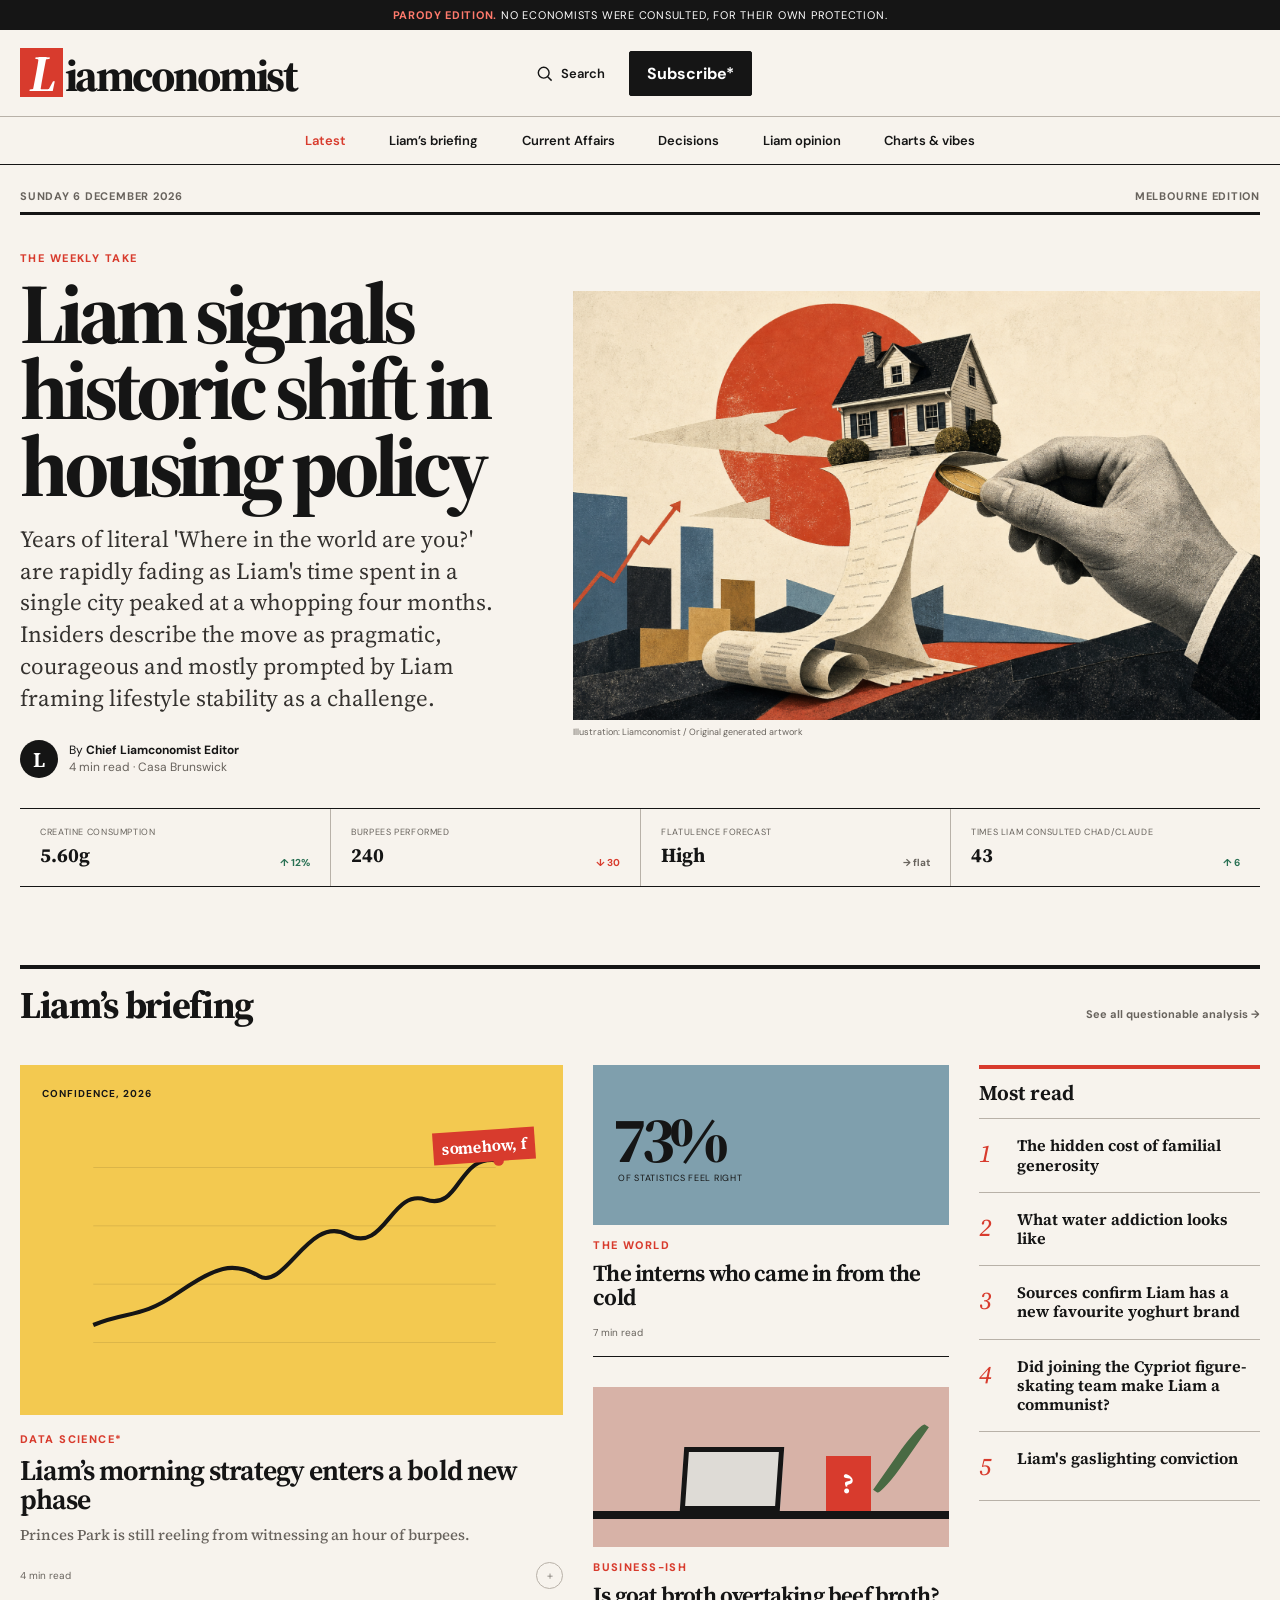
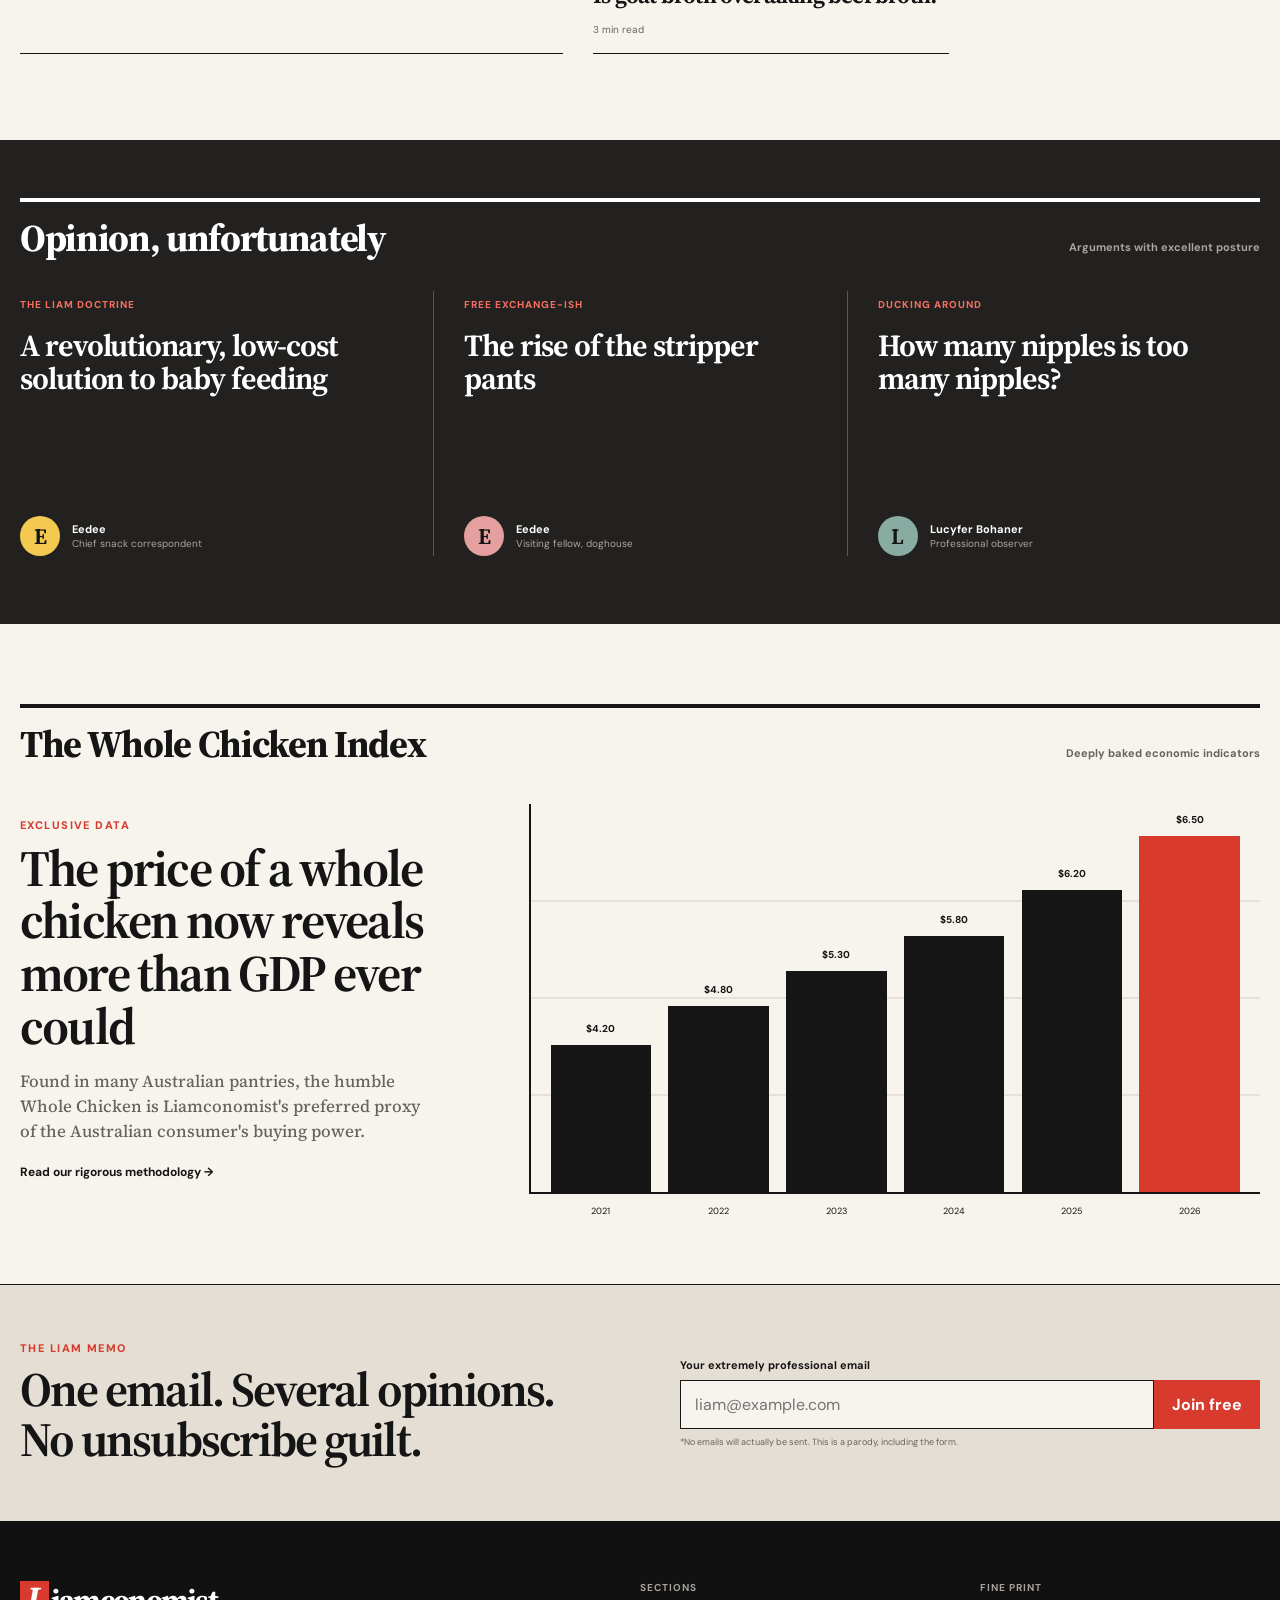
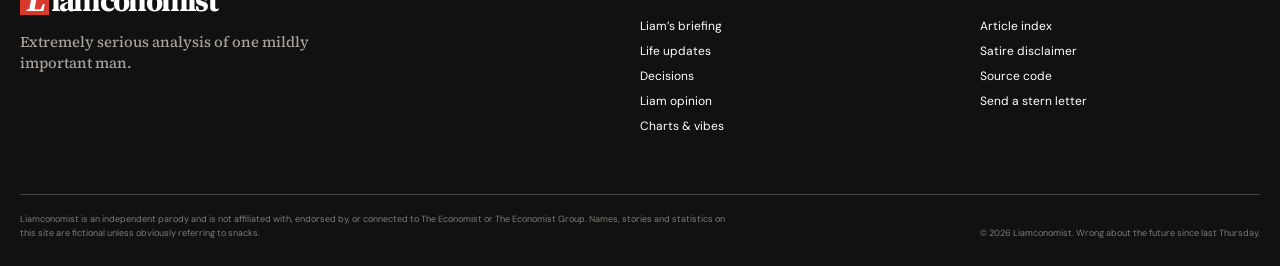
==== commit 004b1196: "added articles" ====
--- a/index.html
+++ b/index.html
@@ -99,7 +99,7 @@
         <div class="ticker" aria-label="This week's highly scientific indicators">
           <p><span>Creatine consumption</span><strong>5.60g</strong><em class="up">↑ 12%</em></p>
           <p><span>Burpees performed</span><strong>240</strong><em class="down">↓ 30</em></p>
-          <p><span>Flatulence Index</span><strong>High</strong><em class="flat">→ flat</em></p>
+          <p><span>Flatulence Forecast</span><strong>High</strong><em class="flat">→ flat</em></p>
           <p><span>Times Liam consulted Chad/Claude</span><strong>43</strong><em class="up">↑ 6</em></p>
         </div>
       </section>
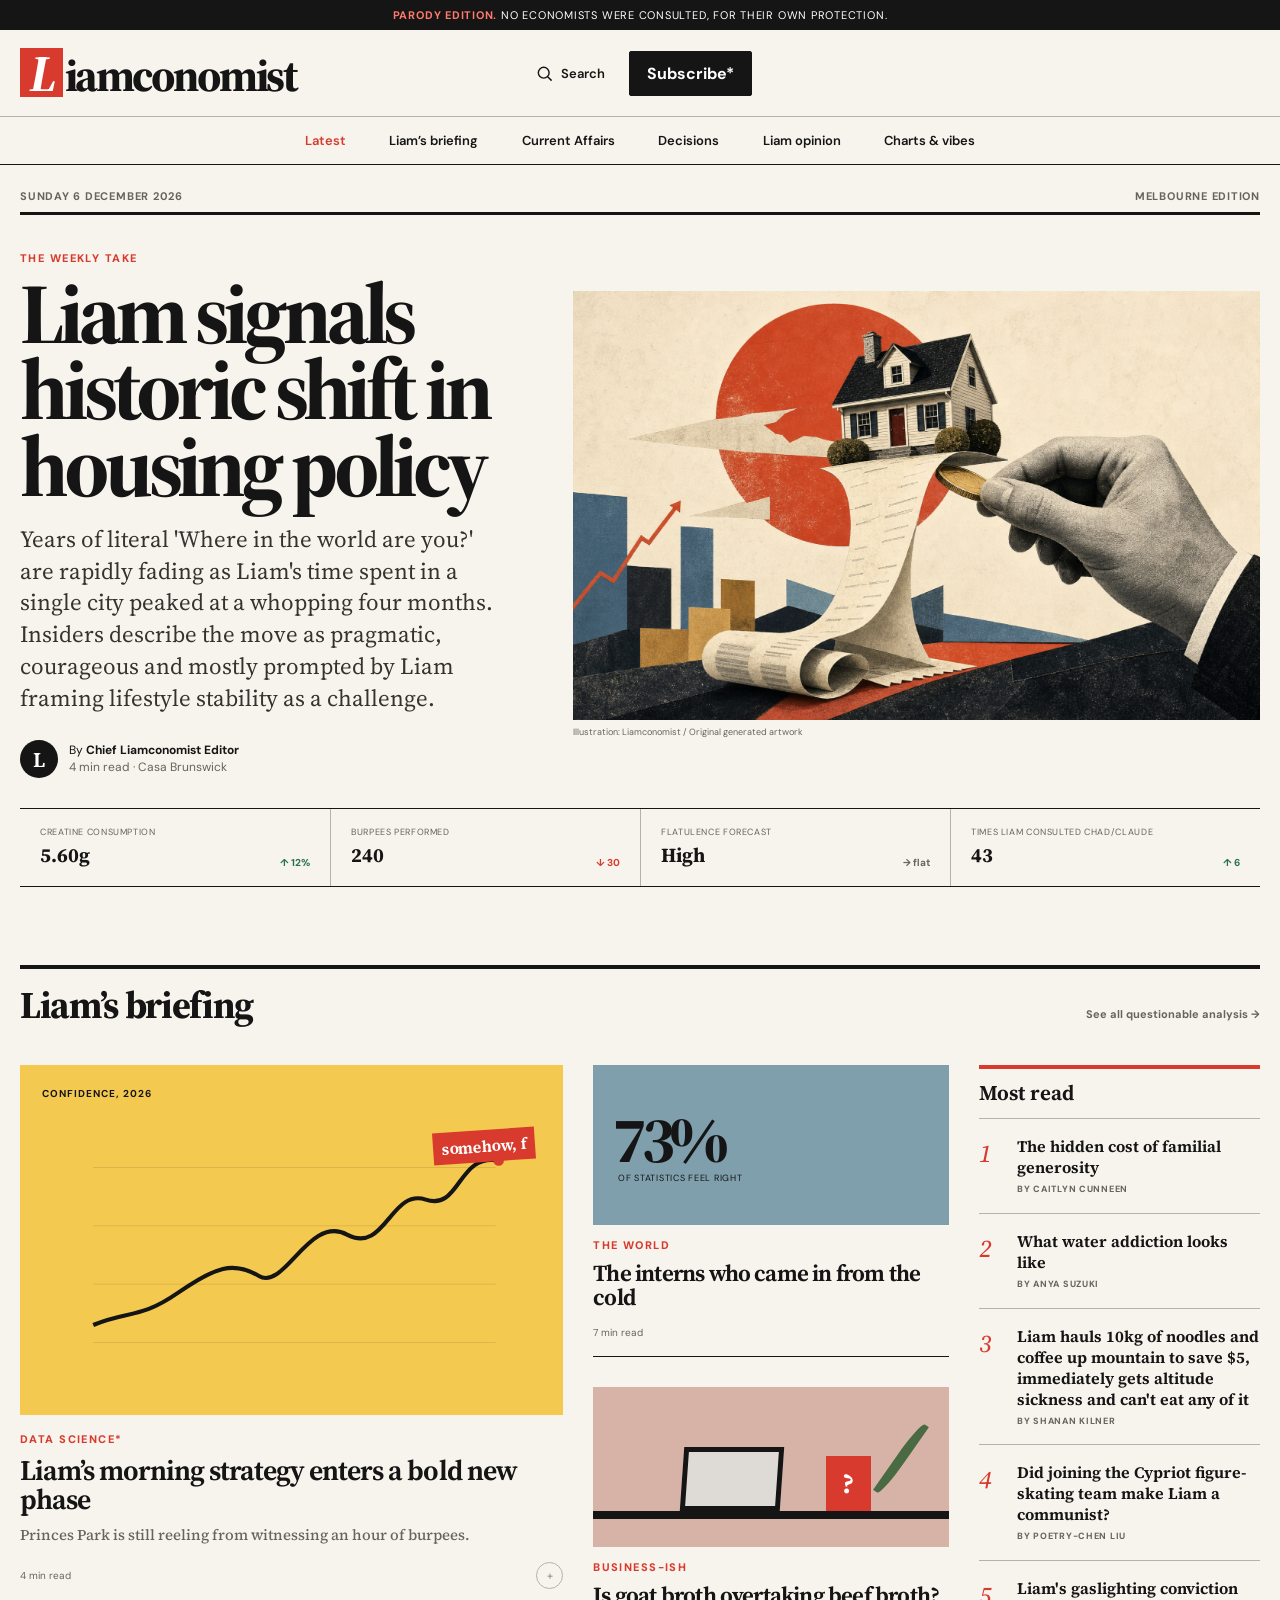
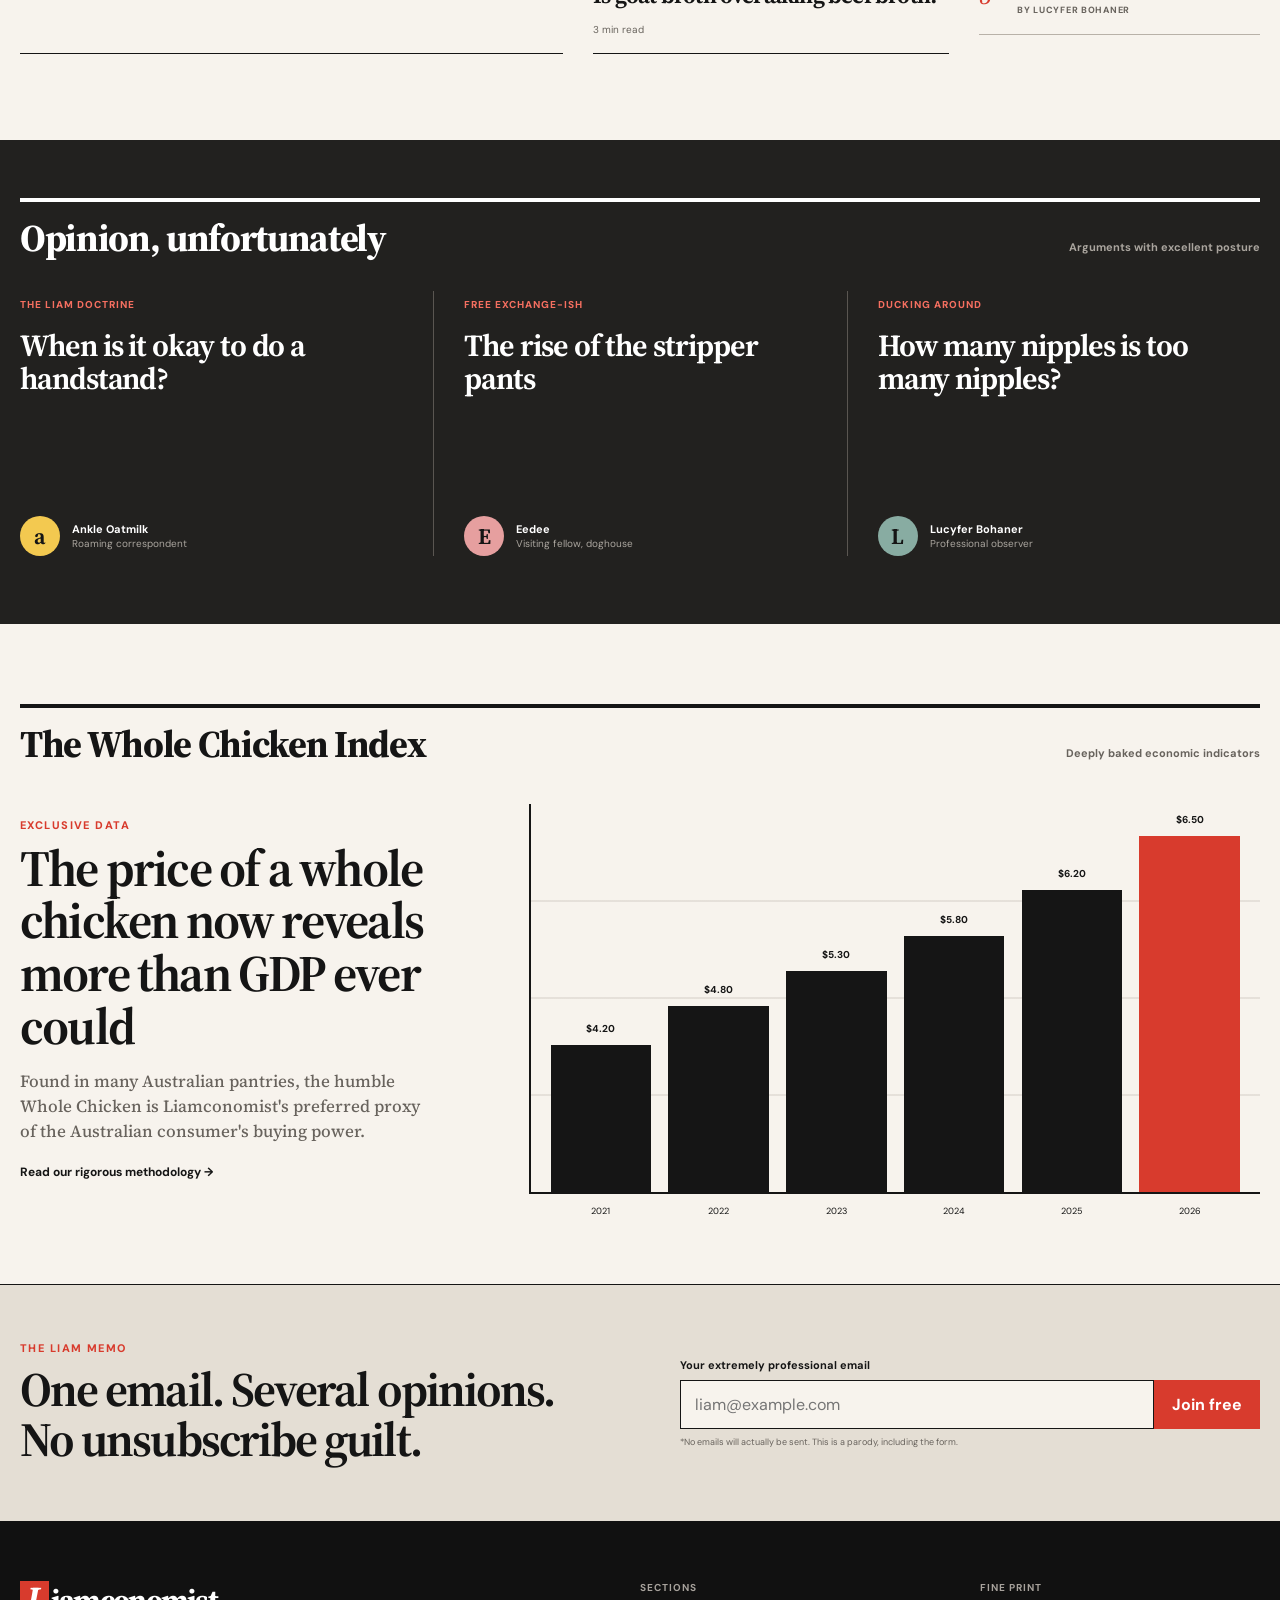
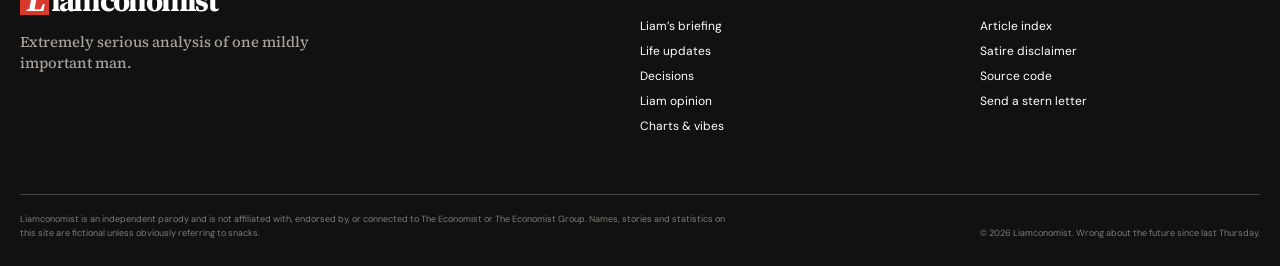
==== commit 18bc9eac: "minor edits" ====
--- a/index.html
+++ b/index.html
@@ -153,11 +153,11 @@
         <aside class="most-read" aria-labelledby="most-read-title">
           <h2 id="most-read-title">Most read</h2>
           <ol>
-            <li><span>1</span><a href="article.html?id=familial-generosity">The hidden cost of familial generosity</a></li>
-            <li><span>2</span><a href="article.html?id=water-addiction">What water addiction looks like</a></li>
-            <li><span>3</span><a href="article.html?id=yoghurt-ranking">Sources confirm Liam has a new favourite yoghurt brand</a></li>
-            <li><span>4</span><a href="article.html?id=cypriot-iceskate">Did joining the Cypriot figure-skating team make Liam a communist?</a></li>
-            <li><span>5</span><a href="article.html?id=plane-jumping">Liam's gaslighting conviction</a></li>
+            <li><span>1</span><div><a href="article.html?id=familial-generosity">The hidden cost of familial generosity</a><br><small>By Caitlyn Cunneen</small></div></li>
+            <li><span>2</span><div><a href="article.html?id=water-addiction">What water addiction looks like</a><br><small>By Anya Suzuki</small></div></li>
+            <li><span>3</span><div><a href="article.html?id=altitude-sickness">Liam hauls 10kg of noodles and coffee up mountain to save $5, immediately gets altitude sickness and can't eat any of it</a><br><small>By Shanan Kilner</small></div></li>
+            <li><span>4</span><div><a href="article.html?id=cypriot-iceskate">Did joining the Cypriot figure-skating team make Liam a communist?</a><br><small>By Poetry-Chen Liu</small></div></li>
+            <li><span>5</span><div><a href="article.html?id=plane-jumping">Liam's gaslighting conviction</a><br><small>By Lucyfer Bohaner</small></div></li>
           </ol>
         </aside>
       </section>
@@ -171,8 +171,8 @@
           <div class="opinion-grid">
             <article>
               <p class="columnist">The Liam doctrine</p>
-              <h3><a href="article.html?id=skin-removal">A revolutionary, low-cost solution to baby feeding</a></h3>
-              <div class="columnist-row"><span class="avatar avatar--one">E</span><p><strong>Eedee</strong><br />Chief snack correspondent</p></div>
+              <h3><a href="article.html?id=handstand-supremacy">When is it okay to do a handstand?</a></h3>
+              <div class="columnist-row"><span class="avatar avatar--one">a</span><p><strong>Ankle Oatmilk</strong><br />Roaming correspondent</p></div>
             </article>
             <article>
               <p class="columnist">Free exchange-ish</p>
--- a/styles.css
+++ b/styles.css
@@ -110,6 +110,7 @@
 .most-read li { display: grid; grid-template-columns: 28px 1fr; gap: 10px; padding: 17px 0; border-bottom: 1px solid var(--line); }
 .most-read li span { color: var(--red); font: italic 500 25px var(--serif); }
 .most-read li a { font: 650 16px/1.2 var(--serif); text-decoration: none; }
+.most-read li small { display: block; margin-top: 6px; color: var(--muted); font: 750 9px/1.3 var(--sans); letter-spacing: .08em; text-transform: uppercase; }
 
 .opinion-band { background: #22211f; color: white; padding: 58px 0 68px; }
 .section-rule--light { border-color: white; margin-bottom: 27px; }
